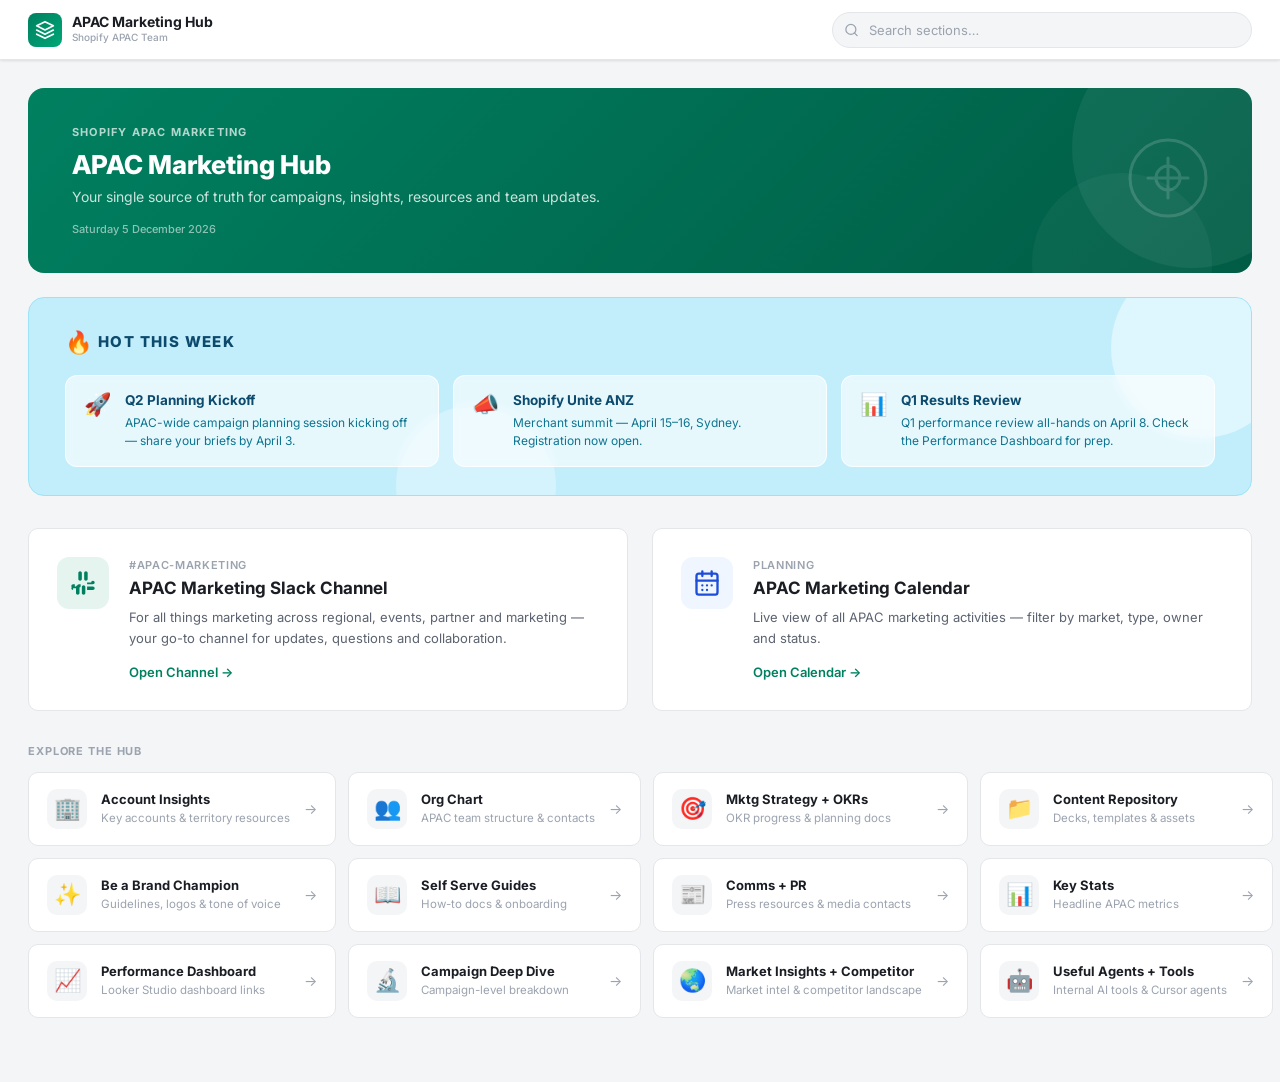
==== index.html @ 7105c034 "Improve APAC Marketing Calendar UX based on ANZ feedback - Native integration: iframe now loads from" ====
<!DOCTYPE html>
<html lang="en">
<head>
  <meta charset="UTF-8" />
  <meta name="viewport" content="width=device-width, initial-scale=1.0" />
  <title>APAC Marketing Hub</title>
  <link rel="preconnect" href="https://fonts.googleapis.com" />
  <link href="https://fonts.googleapis.com/css2?family=Inter:wght@400;500;600;700;800&display=swap" rel="stylesheet" />
  <link rel="stylesheet" href="styles.css" />
</head>
<body>

  <!-- HEADER -->
  <header>
    <div class="header-inner">
      <div class="logo-wrap" data-tab="home" style="cursor:pointer;">
        <div class="logo-icon">
          <svg width="20" height="20" viewBox="0 0 24 24" fill="none"><path d="M12 2L2 7l10 5 10-5-10-5zM2 17l10 5 10-5M2 12l10 5 10-5" stroke="white" stroke-width="2" stroke-linecap="round" stroke-linejoin="round"/></svg>
        </div>
        <div class="logo-text">
          <div class="title">APAC Marketing Hub</div>
          <div class="subtitle">Shopify APAC Team</div>
        </div>
      </div>

      <!-- Global search -->
      <div class="header-search-wrap" id="header-search-wrap">
        <svg class="header-search-icon" width="15" height="15" viewBox="0 0 24 24" fill="none"><circle cx="11" cy="11" r="8" stroke="currentColor" stroke-width="2"/><path d="m21 21-4.35-4.35" stroke="currentColor" stroke-width="2" stroke-linecap="round"/></svg>
        <input type="text" id="header-search" class="header-search-input" placeholder="Search sections…" autocomplete="off" />
        <div class="header-search-dropdown" id="header-search-dropdown" style="display:none;"></div>
      </div>
    </div>
  </header>

  <main>

    <!-- ═══════════════════════════════════════════════════════ HOME ══ -->
    <section id="home" class="tab-content active">

      <div class="welcome-banner">
        <div class="welcome-banner-text">
          <div class="welcome-eyebrow">Shopify APAC Marketing</div>
          <h1>APAC Marketing Hub</h1>
          <p>Your single source of truth for campaigns, insights, resources and team updates.</p>
          <div class="date" id="today-date"></div>
        </div>
        <div class="welcome-banner-icon">
          <svg width="80" height="80" viewBox="0 0 80 80" fill="none" opacity="0.15"><circle cx="40" cy="40" r="38" stroke="white" stroke-width="3"/><path d="M20 40h40M40 20v40" stroke="white" stroke-width="3" stroke-linecap="round"/><circle cx="40" cy="40" r="12" stroke="white" stroke-width="3"/></svg>
        </div>
      </div>

      <!-- 🔥 HOT THIS WEEK -->
      <div class="hot-banner">
        <div class="hot-banner-eyebrow"><span class="hot-fire">🔥</span> Hot this week</div>
        <div class="hot-items" id="hot-items">
          <!-- Rendered by JS from CONFIG.HOT_THIS_WEEK -->
        </div>
      </div>

      <!-- Quick links row: Slack + Org Chart -->
      <div class="home-cards">

        <a class="home-card home-card--slack" href="https://shopify.slack.com/channels/apac-marketing" target="_blank" rel="noopener" id="slack-channel-link">
          <div class="home-card-icon">
            <svg width="28" height="28" viewBox="0 0 24 24" fill="currentColor"><path d="M14.5 10c-.83 0-1.5-.67-1.5-1.5v-5c0-.83.67-1.5 1.5-1.5s1.5.67 1.5 1.5v5c0 .83-.67 1.5-1.5 1.5zm-5 0C8.67 10 8 9.33 8 8.5v-5C8 2.67 8.67 2 9.5 2S11 2.67 11 3.5v5C11 9.33 10.33 10 9.5 10zm9.5 1.5c0-.83.67-1.5 1.5-1.5s1.5.67 1.5 1.5S21.33 13 20.5 13h-5v-1.5h5zM10 14.5c0 .83-.67 1.5-1.5 1.5S7 15.33 7 14.5 7.67 13 8.5 13H10v1.5zm-5 0C5 15.33 4.33 16 3.5 16S2 15.33 2 14.5 2.67 13 3.5 13H5v1.5zm9 1v5c0 .83-.67 1.5-1.5 1.5S11 21.33 11 20.5v-5c0-.83.67-1.5 1.5-1.5s1.5.67 1.5 1.5zm-5 0v5C9 21.33 8.33 22 7.5 22S6 21.33 6 20.5v-5c0-.83.67-1.5 1.5-1.5S9 14.67 9 15.5zM15.5 15H20.5c.83 0 1.5.67 1.5 1.5S21.33 18 20.5 18H15.5V15zM3.5 18C2.67 18 2 17.33 2 16.5S2.67 15 3.5 15H8.5v1.5H3.5z"/></svg>
          </div>
          <div class="home-card-body">
            <div class="home-card-label">#apac-marketing</div>
            <div class="home-card-title">APAC Marketing Slack Channel</div>
            <div class="home-card-desc">For all things marketing across regional, events, partner and marketing — your go-to channel for updates, questions and collaboration.</div>
            <div class="home-card-cta">Open Channel →</div>
          </div>
        </a>

        <a class="home-card home-card--cal" href="#" data-tab="tactic-tracker">
          <div class="home-card-icon">
            <svg width="28" height="28" viewBox="0 0 24 24" fill="none" stroke="currentColor" stroke-width="2" stroke-linecap="round"><rect x="3" y="4" width="18" height="18" rx="2"/><path d="M16 2v4M8 2v4M3 10h18"/><path d="M8 14h.01M12 14h.01M16 14h.01M8 18h.01M12 18h.01"/></svg>
          </div>
          <div class="home-card-body">
            <div class="home-card-label">Planning</div>
            <div class="home-card-title">APAC Marketing Calendar</div>
            <div class="home-card-desc">Live view of all APAC marketing activities — filter by market, type, owner and status.</div>
            <div class="home-card-cta">Open Calendar →</div>
          </div>
        </a>

      </div>

      <!-- Section tab cards grid -->
      <div class="section-cards-label">Explore the hub</div>
      <div class="section-cards">

        <div class="section-card" data-tab="account-insights">
          <div class="section-card-emoji">🏢</div>
          <div class="section-card-text">
            <div class="section-card-title">Account Insights</div>
            <div class="section-card-desc">Key accounts &amp; territory resources</div>
          </div>
          <div class="section-card-arrow">→</div>
        </div>

        <div class="section-card" data-tab="org-chart">
          <div class="section-card-emoji">👥</div>
          <div class="section-card-text">
            <div class="section-card-title">Org Chart</div>
            <div class="section-card-desc">APAC team structure &amp; contacts</div>
          </div>
          <div class="section-card-arrow">→</div>
        </div>

        <div class="section-card" data-tab="hub-okrs">
          <div class="section-card-emoji">🎯</div>
          <div class="section-card-text">
            <div class="section-card-title">Mktg Strategy + OKRs</div>
            <div class="section-card-desc">OKR progress &amp; planning docs</div>
          </div>
          <div class="section-card-arrow">→</div>
        </div>

        <div class="section-card" data-tab="content-repo">
          <div class="section-card-emoji">📁</div>
          <div class="section-card-text">
            <div class="section-card-title">Content Repository</div>
            <div class="section-card-desc">Decks, templates &amp; assets</div>
          </div>
          <div class="section-card-arrow">→</div>
        </div>

        <div class="section-card" data-tab="brand-champion">
          <div class="section-card-emoji">✨</div>
          <div class="section-card-text">
            <div class="section-card-title">Be a Brand Champion</div>
            <div class="section-card-desc">Guidelines, logos &amp; tone of voice</div>
          </div>
          <div class="section-card-arrow">→</div>
        </div>

        <div class="section-card" data-tab="self-serve">
          <div class="section-card-emoji">📖</div>
          <div class="section-card-text">
            <div class="section-card-title">Self Serve Guides</div>
            <div class="section-card-desc">How-to docs &amp; onboarding</div>
          </div>
          <div class="section-card-arrow">→</div>
        </div>

        <div class="section-card" data-tab="comms-pr">
          <div class="section-card-emoji">📰</div>
          <div class="section-card-text">
            <div class="section-card-title">Comms + PR</div>
            <div class="section-card-desc">Press resources &amp; media contacts</div>
          </div>
          <div class="section-card-arrow">→</div>
        </div>

        <div class="section-card" data-tab="key-stats">
          <div class="section-card-emoji">📊</div>
          <div class="section-card-text">
            <div class="section-card-title">Key Stats</div>
            <div class="section-card-desc">Headline APAC metrics</div>
          </div>
          <div class="section-card-arrow">→</div>
        </div>

        <div class="section-card" data-tab="performance-dashboard">
          <div class="section-card-emoji">📈</div>
          <div class="section-card-text">
            <div class="section-card-title">Performance Dashboard</div>
            <div class="section-card-desc">Looker Studio dashboard links</div>
          </div>
          <div class="section-card-arrow">→</div>
        </div>

        <div class="section-card" data-tab="campaign-deep-dive">
          <div class="section-card-emoji">🔬</div>
          <div class="section-card-text">
            <div class="section-card-title">Campaign Deep Dive</div>
            <div class="section-card-desc">Campaign-level breakdown</div>
          </div>
          <div class="section-card-arrow">→</div>
        </div>

        <div class="section-card" data-tab="mkt-insights">
          <div class="section-card-emoji">🌏</div>
          <div class="section-card-text">
            <div class="section-card-title">Market Insights + Competitor</div>
            <div class="section-card-desc">Market intel &amp; competitor landscape</div>
          </div>
          <div class="section-card-arrow">→</div>
        </div>

        <div class="section-card" data-tab="ai-tools">
          <div class="section-card-emoji">🤖</div>
          <div class="section-card-text">
            <div class="section-card-title">Useful Agents + Tools</div>
            <div class="section-card-desc">Internal AI tools &amp; Cursor agents</div>
          </div>
          <div class="section-card-arrow">→</div>
        </div>

      </div>
    </section>

    <!-- ══════════════════════════════════════════════════ KEY STATS ══ -->
    <section id="key-stats" class="tab-content">
      <div class="page-header">
        <h1>Key Stats</h1>
        <p>APAC marketing headline metrics.</p>
      </div>
      <div class="grid-4" id="key-stats-grid" style="margin-bottom: 28px;">
        <div class="loading" style="grid-column: 1/-1;">Loading stats…</div>
      </div>
      <div class="section-header"><h2>Performance Dashboard</h2><a data-tab="performance-dashboard" href="#">View dashboard links →</a></div>
      <div class="embed-placeholder" id="stats-dashboard-embed">
        <div style="font-size: 32px;">📊</div>
        <p>Add your Looker Studio embed URL to <code>config.js</code> → <code>DASHBOARDS.keyStats</code></p>
      </div>
    </section>

    <!-- ══════════════════════════════════════════ PERFORMANCE DASHBOARD ══ -->
    <section id="performance-dashboard" class="tab-content">
      <div class="page-header">
        <h1>Performance Dashboard</h1>
        <p>Live metrics from Looker Studio — update the embed URL in <code>config.js</code>.</p>
      </div>
      <div id="perf-dashboard-embed" class="embed-placeholder">
        <div style="font-size: 32px;">📈</div>
        <p>Add your Looker Studio embed URL to <code>config.js</code> → <code>DASHBOARDS.performance</code></p>
        <a class="btn-primary" id="perf-dashboard-link" href="#" target="_blank" style="margin-top: 12px;">Open in Looker Studio</a>
      </div>
    </section>

    <!-- ════════════════════════════════════════════ CAMPAIGN DEEP DIVE ══ -->
    <section id="campaign-deep-dive" class="tab-content">
      <div class="page-header">
        <h1>Campaign Deep Dive</h1>
        <p>Campaign-level breakdown across APAC.</p>
      </div>
      <div id="campaigns-table">
        <div class="loading">Loading campaigns…</div>
      </div>
    </section>

    <!-- ═══════════════════════════════ MARKET INSIGHTS + COMPETITOR ══ -->
    <section id="mkt-insights" class="tab-content">
      <div class="page-header">
        <h1>Market Insights + Competitor</h1>
        <p>Intel, research and competitive landscape.</p>
      </div>
      <div class="grid-auto" id="competitive-grid">
        <div class="loading">Loading…</div>
      </div>
    </section>

    <!-- ════════════════════════════════════════════ ACCOUNT INSIGHTS ══ -->
    <section id="account-insights" class="tab-content">
      <div class="page-header">
        <h1>Account Insights</h1>
        <p>Key accounts and territory resources.</p>
      </div>
      <div class="grid-auto" id="account-links">
        <div class="loading">Loading…</div>
      </div>
    </section>

    <!-- ══════════════════════════════════════════════════ CALENDAR ══ -->
    <section id="tactic-tracker" class="tab-content" style="padding:0;flex-direction:column;">

      <!-- Tracker header bar -->
      <div style="display:flex;align-items:center;justify-content:space-between;gap:12px;padding:10px 24px;background:#fff;border-bottom:1px solid #e5e7eb;flex-shrink:0;">
        <div style="display:flex;align-items:center;gap:8px;">
          <svg width="15" height="15" viewBox="0 0 24 24" fill="none" stroke="#6b7280" stroke-width="2" stroke-linecap="round"><rect x="3" y="4" width="18" height="18" rx="2"/><path d="M16 2v4M8 2v4M3 10h18"/></svg>
          <span style="font-size:13px;font-weight:600;color:#374151;">APAC Marketing Tracker</span>
          <span style="font-size:12px;color:#9ca3af;">— refreshed every Friday</span>
        </div>
        <a href="tracker/" target="_blank" rel="noopener"
          style="display:inline-flex;align-items:center;gap:5px;font-size:12px;font-weight:500;color:#0a6b3a;text-decoration:none;padding:5px 10px;border:1px solid #d1d5db;border-radius:6px;background:#f9fafb;transition:all 0.15s;"
          onmouseover="this.style.borderColor='#0a6b3a';this.style.background='#f0faf4'" onmouseout="this.style.borderColor='#d1d5db';this.style.background='#f9fafb'">
          Open in full screen
          <svg width="11" height="11" viewBox="0 0 24 24" fill="none" stroke="currentColor" stroke-width="2.5" stroke-linecap="round"><path d="M7 17L17 7M17 7H7M17 7v10"/></svg>
        </a>
      </div>

      <!-- Fallback bar (shown if iframe is blocked) -->
      <div id="tracker-fallback" style="display:none;align-items:center;justify-content:space-between;gap:16px;padding:16px 28px;background:#f9fafb;border-bottom:1px solid #e5e7eb;">
        <p style="margin:0;font-size:13px;color:#6b7280;">The tracker couldn't load inline — open it directly instead.</p>
        <a href="tracker/" target="_blank" rel="noopener" class="btn-primary" style="white-space:nowrap;">
          Open APAC Marketing Tracker ↗
        </a>
      </div>

      <!-- Embedded tracker — src is set lazily by app.js when this tab opens -->
      <iframe
        id="tracker-iframe"
        data-src="tracker/"
        title="APAC Marketing Tracker"
        style="flex:1;width:100%;border:none;min-height:calc(100vh - 52px);"
        allow="same-origin"
      ></iframe>
    </section>

    <!-- ══════════════════════════════════════════ MKTG STRATEGY + OKRs ══ -->
    <section id="hub-okrs" class="tab-content">
      <div class="page-header">
        <h1>Mktg Strategy + OKRs</h1>
        <p>OKR progress, planning docs and marketing tracking.</p>
      </div>
      <div class="doc-tile-grid" id="okrs-grid">
        <div class="loading">Loading…</div>
      </div>
    </section>

    <!-- ════════════════════════════════════════════ CONTENT REPOSITORY ══ -->
    <section id="content-repo" class="tab-content">
      <div class="page-header">
        <h1>Content Repository</h1>
        <p>Decks, templates, logos and campaign assets.</p>
      </div>

      <div class="filter-bar" style="margin-bottom: 20px;">
        <input type="text" id="assets-search" placeholder="Search assets…" class="search-input" />
        <select id="assets-type-filter" class="filter-select">
          <option value="">All types</option>
          <option value="deck">Deck</option>
          <option value="template">Template</option>
          <option value="logo">Logo</option>
          <option value="brief">Brief</option>
          <option value="report">Report</option>
        </select>
      </div>

      <div class="grid-auto" id="assets-grid">
        <div class="loading">Loading assets…</div>
      </div>
    </section>

    <!-- ══════════════════════════════════════════ SELF-SERVE GUIDES ══ -->
    <section id="self-serve" class="tab-content">
      <div class="page-header">
        <h1>Self-Serve Guides</h1>
        <p>How-to docs, onboarding resources and team processes.</p>
      </div>
      <div class="grid-auto" id="guides-grid">
        <div class="loading">Loading…</div>
      </div>
    </section>

    <!-- ══════════════════════════════════════════════════ COMMS + PR ══ -->
    <section id="comms-pr" class="tab-content">
      <div class="page-header">
        <h1>Comms + PR</h1>
        <p>Press resources, media contacts and comms briefs.</p>
      </div>
      <div class="grid-auto" id="comms-grid">
        <div class="loading">Loading…</div>
      </div>
    </section>

    <!-- ══════════════════════════════════════════ AGENTS + TOOLS ══ -->
    <section id="ai-tools" class="tab-content">
      <div class="page-header">
        <h1>Useful Agents + Tools</h1>
        <p>Internal AI tools, Cursor agents and Shopify resources.</p>
      </div>

      <div class="ai-hero">
        <div>
          <h2>AI-Powered Marketing</h2>
          <p>Leverage Shopify's AI tools and internal agents to move faster and smarter.</p>
        </div>
      </div>

      <div class="grid-auto" id="ai-tools-grid" style="margin-top: 24px;">
        <div class="loading">Loading…</div>
      </div>
    </section>

    <!-- ══════════════════════════════════════ BRAND CHAMPION ══ -->
    <section id="brand-champion" class="tab-content">
      <div class="page-header">
        <h1>Be a Brand Champion</h1>
        <p>Brand guidelines, tone of voice, logo downloads and approval contacts.</p>
      </div>

      <div class="brand-hero">
        <div class="brand-hero-text">
          <h2>Own the Shopify brand in APAC</h2>
          <p>Everything you need to show up consistently and confidently — from logo usage to tone of voice.</p>
        </div>
        <div class="brand-hero-badge">🏆</div>
      </div>

      <div class="grid-auto" id="brand-grid" style="margin-top: 24px;">
        <div class="loading">Loading…</div>
      </div>
    </section>

    <!-- ══════════════════════════════════════════════ ORG CHART ══ -->
    <section id="org-chart" class="tab-content">
      <div class="org-page-header">
        <div class="org-page-eyebrow">Shopify APAC Marketing</div>
        <h1 class="org-page-title">Meet the Team</h1>
        <p class="org-page-sub">Click any name to view their Vault profile · Click a Slack handle to message them</p>
      </div>
      <div class="org-wrap" id="org-grid">
        <div class="loading">Loading team…</div>
      </div>
    </section>

  </main>

  <script src="config.js"></script>
  <script src="app.js"></script>
</body>
</html>
---- styles.css ----
*, *::before, *::after { box-sizing: border-box; margin: 0; padding: 0; }

:root {
  --bg: #F4F5F7;
  --surface: #FFFFFF;
  --border: #E4E6EA;
  --border-hover: #C1C7D0;
  --text-primary: #1A1D23;
  --text-secondary: #5C6370;
  --text-muted: #9BA3AF;
  --green: #008060;
  --green-light: #E6F4F0;
  --green-dark: #005C45;
  --green-mid: #00A676;
  --shadow-sm: 0 1px 3px rgba(0,0,0,0.07), 0 1px 2px rgba(0,0,0,0.04);
  --shadow-md: 0 4px 16px rgba(0,0,0,0.10), 0 2px 6px rgba(0,0,0,0.06);
  --shadow-lg: 0 10px 40px rgba(0,0,0,0.12);
  --radius: 10px;
  --radius-sm: 6px;
  --radius-lg: 16px;
  --header-height: 60px;
}

body {
  font-family: 'Inter', -apple-system, BlinkMacSystemFont, 'Segoe UI', sans-serif;
  background: var(--bg);
  color: var(--text-primary);
  min-height: 100vh;
  -webkit-font-smoothing: antialiased;
  line-height: 1.5;
}

/* ── HEADER ─────────────────────────────────────────── */
header {
  background: var(--surface);
  border-bottom: 1px solid var(--border);
  height: var(--header-height);
  position: sticky;
  top: 0;
  z-index: 200;
  box-shadow: var(--shadow-sm);
}

.header-inner {
  max-width: 1440px;
  margin: 0 auto;
  padding: 0 28px;
  height: 100%;
  display: flex;
  align-items: center;
  gap: 24px;
}

/* ── HEADER SEARCH ───────────────────────────────────── */
.header-search-wrap {
  position: relative;
  flex: 1;
  max-width: 420px;
  margin-left: auto;
}

.header-search-icon {
  position: absolute;
  left: 12px;
  top: 50%;
  transform: translateY(-50%);
  color: var(--text-muted);
  pointer-events: none;
}

.header-search-input {
  width: 100%;
  height: 36px;
  padding: 0 14px 0 36px;
  border: 1.5px solid var(--border);
  border-radius: 20px;
  font-size: 13px;
  font-family: inherit;
  color: var(--text-primary);
  background: var(--bg);
  outline: none;
  transition: border-color 0.15s, box-shadow 0.15s;
  box-sizing: border-box;
}

.header-search-input:focus {
  border-color: var(--green);
  box-shadow: 0 0 0 3px rgba(0,128,96,0.10);
  background: #fff;
}

.header-search-input::placeholder { color: var(--text-muted); }

.header-search-dropdown {
  position: absolute;
  top: calc(100% + 6px);
  left: 0;
  right: 0;
  background: #fff;
  border: 1px solid var(--border);
  border-radius: var(--radius);
  box-shadow: var(--shadow-md);
  z-index: 500;
  overflow: hidden;
  max-height: 360px;
  overflow-y: auto;
}

.search-result {
  display: flex;
  align-items: center;
  gap: 12px;
  padding: 10px 14px;
  cursor: pointer;
  transition: background 0.1s;
}

.search-result:hover { background: var(--bg); }

.search-result-icon {
  font-size: 18px;
  flex-shrink: 0;
  width: 32px;
  height: 32px;
  display: flex;
  align-items: center;
  justify-content: center;
  background: var(--bg);
  border-radius: 8px;
}

.search-result-title {
  font-size: 13px;
  font-weight: 600;
  color: var(--text-primary);
}

.search-result-group {
  font-size: 11px;
  color: var(--text-muted);
  margin-top: 1px;
}

.search-no-results {
  padding: 16px 14px;
  font-size: 13px;
  color: var(--text-muted);
  text-align: center;
}

.logo-wrap {
  display: flex;
  align-items: center;
  gap: 10px;
  flex-shrink: 0;
  text-decoration: none;
}

.logo-icon {
  width: 34px;
  height: 34px;
  background: linear-gradient(135deg, #008060, #00A676);
  border-radius: 8px;
  display: flex;
  align-items: center;
  justify-content: center;
  flex-shrink: 0;
}

.logo-text .title {
  font-size: 14px;
  font-weight: 700;
  color: var(--text-primary);
  line-height: 1.2;
}

.logo-text .subtitle {
  font-size: 10px;
  color: var(--text-muted);
  font-weight: 500;
}

/* ── NAV (dropdown groups used by hub-index) ─────────── */
.nav-group { position: relative; flex-shrink: 0; }

.nav-group-btn {
  display: flex;
  align-items: center;
  gap: 5px;
  padding: 6px 12px;
  border-radius: var(--radius-sm);
  font-size: 13px;
  font-weight: 500;
  color: var(--text-secondary);
  background: none;
  border: none;
  cursor: pointer;
  transition: background 0.12s, color 0.12s;
  white-space: nowrap;
  font-family: inherit;
}

.nav-group-btn:hover { background: var(--bg); color: var(--text-primary); }
.nav-group-btn.active { background: var(--green-light); color: var(--green); font-weight: 600; }

.nav-dropdown {
  position: absolute;
  top: calc(100% + 6px);
  left: 0;
  background: var(--surface);
  border: 1px solid var(--border);
  border-radius: var(--radius);
  box-shadow: var(--shadow-md);
  min-width: 230px;
  padding: 6px;
  display: none;
  z-index: 300;
}

.nav-group:hover .nav-dropdown,
.nav-group.open .nav-dropdown { display: block; }

.nav-dropdown a {
  display: block;
  padding: 8px 12px;
  font-size: 13px;
  color: var(--text-secondary);
  text-decoration: none;
  border-radius: var(--radius-sm);
  transition: background 0.1s, color 0.1s;
  font-weight: 500;
}

.nav-dropdown a:hover { background: var(--bg); color: var(--text-primary); }
.nav-dropdown a.active { background: var(--green-light); color: var(--green); }

/* ── HOME CARDS ─────────────────────────────────────────── */
.home-cards {
  display: grid;
  grid-template-columns: 1fr 1fr;
  gap: 24px;
  margin-top: 32px;
}

.home-card {
  display: flex;
  gap: 20px;
  align-items: flex-start;
  background: var(--surface);
  border: 1.5px solid var(--border);
  border-radius: var(--radius);
  padding: 28px 28px;
  text-decoration: none;
  color: inherit;
  transition: border-color 0.15s, box-shadow 0.15s, transform 0.12s;
  cursor: pointer;
}

.home-card:hover {
  border-color: var(--green);
  box-shadow: 0 4px 16px rgba(0,128,96,0.10);
  transform: translateY(-2px);
}

.home-card-icon {
  width: 52px;
  height: 52px;
  border-radius: 12px;
  display: flex;
  align-items: center;
  justify-content: center;
  flex-shrink: 0;
}

.home-card--slack .home-card-icon {
  background: var(--green-light);
  color: var(--green);
}

.home-card--org .home-card-icon {
  background: #EFF6FF;
  color: #1E40AF;
}

.home-card--cal .home-card-icon {
  background: #EFF6FF;
  color: #1D4ED8;
}

.home-card-label {
  font-size: 11px;
  font-weight: 600;
  color: var(--text-muted);
  text-transform: uppercase;
  letter-spacing: 0.06em;
  margin-bottom: 4px;
}

.home-card-title {
  font-size: 17px;
  font-weight: 700;
  color: var(--text-primary);
  margin-bottom: 8px;
  line-height: 1.3;
}

.home-card-desc {
  font-size: 13px;
  color: var(--text-secondary);
  line-height: 1.6;
  margin-bottom: 14px;
}

.home-card-cta {
  font-size: 13px;
  font-weight: 600;
  color: var(--green);
}

@media (max-width: 680px) {
  .home-cards { grid-template-columns: 1fr; }
}

/* ── SECTION CARDS GRID ─────────────────────────────────── */
.section-cards-label {
  font-size: 11px;
  font-weight: 700;
  color: var(--text-muted);
  text-transform: uppercase;
  letter-spacing: 0.08em;
  margin: 32px 0 12px;
}

.section-cards {
  display: grid;
  grid-template-columns: repeat(4, 1fr);
  gap: 12px;
}

.section-card {
  display: flex;
  align-items: center;
  gap: 14px;
  background: var(--surface);
  border: 1.5px solid var(--border);
  border-radius: var(--radius);
  padding: 16px 18px;
  cursor: pointer;
  transition: border-color 0.15s, box-shadow 0.15s, transform 0.12s;
  user-select: none;
  text-decoration: none;
  color: inherit;
}

.section-card:hover {
  border-color: var(--green);
  box-shadow: 0 4px 14px rgba(0,128,96,0.09);
  transform: translateY(-2px);
}

.section-card-emoji {
  font-size: 22px;
  flex-shrink: 0;
  width: 40px;
  height: 40px;
  display: flex;
  align-items: center;
  justify-content: center;
  background: var(--bg);
  border-radius: 10px;
}

.section-card-text { flex: 1; min-width: 0; }

.section-card-title {
  font-size: 13px;
  font-weight: 700;
  color: var(--text-primary);
  line-height: 1.3;
  white-space: nowrap;
  overflow: hidden;
  text-overflow: ellipsis;
}

.section-card-desc {
  font-size: 11.5px;
  color: var(--text-muted);
  margin-top: 2px;
  white-space: nowrap;
  overflow: hidden;
  text-overflow: ellipsis;
}

.section-card-arrow {
  font-size: 14px;
  color: var(--text-muted);
  flex-shrink: 0;
  transition: color 0.12s, transform 0.12s;
}

.section-card:hover .section-card-arrow {
  color: var(--green);
  transform: translateX(3px);
}

@media (max-width: 1100px) {
  .section-cards { grid-template-columns: repeat(3, 1fr); }
}

@media (max-width: 720px) {
  .section-cards { grid-template-columns: repeat(2, 1fr); }
}

@media (max-width: 480px) {
  .section-cards { grid-template-columns: 1fr; }
  .section-card-title { white-space: normal; }
  .section-card-desc { white-space: normal; }
}

/* ── MAIN ────────────────────────────────────────────── */
main {
  max-width: 1440px;
  margin: 0 auto;
  padding: 28px 28px 64px;
}

.tab-content { display: none !important; animation: fadeIn 0.18s ease; }
.tab-content.active { display: block !important; }
#tactic-tracker.active { display: flex !important; }

@keyframes fadeIn { from { opacity: 0; transform: translateY(4px); } to { opacity: 1; transform: translateY(0); } }

/* ── PAGE HEADER ─────────────────────────────────────── */
.page-header { margin-bottom: 24px; }
.page-header h1 { font-size: 22px; font-weight: 800; color: var(--text-primary); }
.page-header p { font-size: 13px; color: var(--text-secondary); margin-top: 4px; }
.page-header p code { font-family: monospace; font-size: 11px; background: var(--green-light); color: var(--green); padding: 1px 5px; border-radius: 3px; }

/* ── SECTION HEADER ──────────────────────────────────── */
.section-header {
  display: flex;
  align-items: center;
  justify-content: space-between;
  margin-bottom: 14px;
}

.section-header h2 {
  font-size: 15px;
  font-weight: 700;
  color: var(--text-primary);
  display: flex;
  align-items: center;
  gap: 8px;
}

.section-icon {
  width: 24px;
  height: 24px;
  border-radius: 6px;
  display: inline-flex;
  align-items: center;
  justify-content: center;
  font-size: 12px;
  flex-shrink: 0;
}

.section-header a {
  font-size: 12px;
  color: var(--green);
  text-decoration: none;
  font-weight: 600;
}
.section-header a:hover { text-decoration: underline; }

/* ── WELCOME BANNER ──────────────────────────────────── */
.welcome-banner {
  background: linear-gradient(135deg, #008060 0%, #005C45 100%);
  border-radius: var(--radius-lg);
  padding: 36px 44px;
  color: white;
  margin-bottom: 24px;
  display: flex;
  align-items: center;
  justify-content: space-between;
  overflow: hidden;
  position: relative;
}

.welcome-banner::before {
  content: '';
  position: absolute;
  right: -60px;
  top: -60px;
  width: 240px;
  height: 240px;
  background: rgba(255,255,255,0.06);
  border-radius: 50%;
}

.welcome-banner::after {
  content: '';
  position: absolute;
  right: 40px;
  bottom: -80px;
  width: 180px;
  height: 180px;
  background: rgba(255,255,255,0.04);
  border-radius: 50%;
}

.welcome-eyebrow {
  font-size: 11px;
  font-weight: 700;
  letter-spacing: 1.2px;
  text-transform: uppercase;
  opacity: 0.7;
  margin-bottom: 8px;
}

.welcome-banner h1 {
  font-size: 26px;
  font-weight: 800;
  line-height: 1.2;
  margin-bottom: 6px;
}

.welcome-banner p { font-size: 14px; opacity: 0.8; }

.welcome-banner .date {
  font-size: 11px;
  opacity: 0.55;
  margin-top: 14px;
  font-weight: 500;
}

.welcome-banner-icon { flex-shrink: 0; position: relative; z-index: 1; }

/* ── HOT THIS WEEK BANNER ───────────────────────────── */
.hot-banner {
  background: #C2EEFB;
  border-radius: var(--radius-lg);
  padding: 28px 36px;
  margin-bottom: 24px;
  position: relative;
  overflow: hidden;
  border: 1.5px solid #9DE3F7;
}

.hot-banner::before {
  content: '';
  position: absolute;
  right: -40px;
  top: -40px;
  width: 180px;
  height: 180px;
  background: rgba(255,255,255,0.45);
  border-radius: 50%;
}

.hot-banner::after {
  content: '';
  position: absolute;
  left: 30%;
  bottom: -70px;
  width: 160px;
  height: 160px;
  background: rgba(255,255,255,0.30);
  border-radius: 50%;
}

.hot-banner-eyebrow {
  font-size: 15px;
  font-weight: 800;
  letter-spacing: 1.4px;
  text-transform: uppercase;
  color: #0C4A6E;
  margin-bottom: 16px;
  display: flex;
  align-items: center;
  gap: 6px;
}

.hot-banner-eyebrow .hot-fire {
  font-size: 22px;
  letter-spacing: 0;
}

.hot-items {
  display: grid;
  grid-template-columns: repeat(3, 1fr);
  gap: 14px;
  position: relative;
  z-index: 1;
}

.hot-item {
  background: rgba(255,255,255,0.60);
  border: 1px solid rgba(255,255,255,0.80);
  border-radius: 12px;
  padding: 16px 18px;
  display: flex;
  gap: 14px;
  align-items: flex-start;
  cursor: default;
  transition: background 0.15s, transform 0.12s;
  backdrop-filter: blur(4px);
}

.hot-item.hot-item--linked {
  cursor: pointer;
  text-decoration: none;
  color: inherit;
}

.hot-item.hot-item--linked:hover {
  background: rgba(255,255,255,0.85);
  transform: translateY(-2px);
}

.hot-item-emoji {
  font-size: 22px;
  flex-shrink: 0;
  line-height: 1;
  margin-top: 1px;
}

.hot-item-title {
  font-size: 13.5px;
  font-weight: 700;
  color: #0C4A6E;
  line-height: 1.3;
  margin-bottom: 4px;
}

.hot-item-desc {
  font-size: 12px;
  color: #0E7490;
  line-height: 1.5;
}

@media (max-width: 860px) {
  .hot-items { grid-template-columns: 1fr; }
  .hot-banner { padding: 24px 22px; }
}

/* ── QUICK NAV CARDS ─────────────────────────────────── */
.quick-nav-card {
  background: var(--surface);
  border: 1px solid var(--border);
  border-radius: var(--radius);
  padding: 18px 20px;
  display: flex;
  align-items: center;
  gap: 12px;
  cursor: pointer;
  transition: all 0.15s;
  box-shadow: var(--shadow-sm);
}

.quick-nav-card:hover {
  border-color: var(--green);
  box-shadow: var(--shadow-md);
  transform: translateY(-1px);
}

.quick-nav-icon {
  width: 38px;
  height: 38px;
  border-radius: 9px;
  display: flex;
  align-items: center;
  justify-content: center;
  font-size: 18px;
  flex-shrink: 0;
}

.quick-nav-label {
  font-size: 13px;
  font-weight: 600;
  color: var(--text-primary);
}

/* ── GRID LAYOUTS ────────────────────────────────────── */
.grid-2 { display: grid; grid-template-columns: 1fr 1fr; gap: 20px; }
.grid-3 { display: grid; grid-template-columns: repeat(3, 1fr); gap: 16px; }
.grid-4 { display: grid; grid-template-columns: repeat(4, 1fr); gap: 14px; }
.grid-auto { display: grid; grid-template-columns: repeat(auto-fill, minmax(280px, 1fr)); gap: 14px; }

/* ── CARDS ───────────────────────────────────────────── */
.card {
  background: var(--surface);
  border: 1px solid var(--border);
  border-radius: var(--radius);
  padding: 18px 20px;
  box-shadow: var(--shadow-sm);
  transition: box-shadow 0.15s, border-color 0.15s;
}

.card:hover { box-shadow: var(--shadow-md); border-color: var(--border-hover); }

.card-title {
  font-size: 14px;
  font-weight: 600;
  color: var(--text-primary);
}

.card-subtitle {
  font-size: 12px;
  color: var(--text-secondary);
  margin-top: 3px;
}

.card-body {
  font-size: 13px;
  color: var(--text-secondary);
  line-height: 1.6;
  margin-top: 8px;
}

/* ── LINK CARDS ──────────────────────────────────────── */
.link-card {
  background: var(--surface);
  border: 1px solid var(--border);
  border-radius: var(--radius);
  padding: 14px 18px;
  display: flex;
  align-items: center;
  gap: 14px;
  text-decoration: none;
  color: inherit;
  box-shadow: var(--shadow-sm);
  transition: all 0.15s;
}

.link-card:hover {
  box-shadow: var(--shadow-md);
  border-color: var(--green);
  transform: translateY(-1px);
}

.link-card-icon {
  width: 38px;
  height: 38px;
  border-radius: 9px;
  display: flex;
  align-items: center;
  justify-content: center;
  font-size: 18px;
  flex-shrink: 0;
}

.link-card-text .title {
  font-size: 13px;
  font-weight: 600;
  color: var(--text-primary);
  line-height: 1.3;
}

.link-card-text .desc {
  font-size: 11px;
  color: var(--text-muted);
  margin-top: 3px;
  line-height: 1.4;
}

.link-card-arrow {
  margin-left: auto;
  flex-shrink: 0;
  color: var(--text-muted);
  font-size: 14px;
  transition: transform 0.15s;
}

.link-card:hover .link-card-arrow { transform: translateX(3px); color: var(--green); }

/* ── METRIC CARDS ────────────────────────────────────── */
.metric-card {
  background: var(--surface);
  border: 1px solid var(--border);
  border-radius: var(--radius);
  padding: 20px;
  box-shadow: var(--shadow-sm);
  transition: box-shadow 0.15s;
}

.metric-card:hover { box-shadow: var(--shadow-md); }

.metric-label {
  font-size: 11px;
  font-weight: 700;
  color: var(--text-muted);
  text-transform: uppercase;
  letter-spacing: 0.6px;
}

.metric-value {
  font-size: 30px;
  font-weight: 800;
  color: var(--text-primary);
  margin-top: 6px;
  line-height: 1;
}

.metric-delta {
  font-size: 12px;
  font-weight: 600;
  margin-top: 8px;
  display: flex;
  align-items: center;
  gap: 3px;
}

.metric-delta.up { color: #008060; }
.metric-delta.down { color: #D82C0D; }
.metric-delta.neutral { color: var(--text-muted); }

/* ── ANNOUNCEMENT / FEED ─────────────────────────────── */
.feed-list { display: flex; flex-direction: column; gap: 10px; }

.announcement-card {
  background: var(--surface);
  border: 1px solid var(--border);
  border-radius: var(--radius);
  padding: 14px 18px;
  box-shadow: var(--shadow-sm);
  display: flex;
  flex-direction: column;
  gap: 8px;
  transition: box-shadow 0.15s;
}

.announcement-card:hover { box-shadow: var(--shadow-md); }

.announcement-meta {
  display: flex;
  align-items: center;
  gap: 8px;
  font-size: 12px;
  color: var(--text-muted);
}

.announcement-avatar {
  width: 26px;
  height: 26px;
  border-radius: 50%;
  background: linear-gradient(135deg, #008060, #00A676);
  color: white;
  display: flex;
  align-items: center;
  justify-content: center;
  font-size: 10px;
  font-weight: 700;
  flex-shrink: 0;
}

.announcement-author { font-weight: 700; color: var(--text-secondary); }

.announcement-text {
  font-size: 13px;
  color: var(--text-primary);
  line-height: 1.65;
}

.announcement-link {
  font-size: 12px;
  color: var(--green);
  text-decoration: none;
  font-weight: 600;
  align-self: flex-start;
}

.announcement-link:hover { text-decoration: underline; }

/* ── PLACEHOLDER ─────────────────────────────────────── */
.placeholder-card {
  background: var(--surface);
  border: 2px dashed var(--border);
  border-radius: var(--radius);
  padding: 36px 24px;
  text-align: center;
  color: var(--text-muted);
}

.placeholder-card .ph-icon { font-size: 36px; margin-bottom: 10px; }
.placeholder-card p { font-size: 13px; line-height: 1.6; }
.placeholder-card code {
  display: inline-block;
  margin-top: 8px;
  font-family: monospace;
  font-size: 11px;
  color: var(--green);
  background: var(--green-light);
  padding: 3px 8px;
  border-radius: 4px;
}

/* ── TACTIC TRACKER HERO ─────────────────────────────── */
.tracker-hero {
  background: linear-gradient(135deg, #1a1d23 0%, #2d3748 100%);
  border-radius: var(--radius-lg);
  padding: 36px 44px;
  color: white;
  margin-bottom: 24px;
  display: flex;
  align-items: center;
  justify-content: space-between;
  gap: 24px;
}

.tracker-hero h2 { font-size: 20px; font-weight: 700; margin-bottom: 6px; }
.tracker-hero p { font-size: 13px; opacity: 0.7; }

/* ── AI HERO ─────────────────────────────────────────── */
.ai-hero {
  background: linear-gradient(135deg, #1a1a2e 0%, #16213e 100%);
  border-radius: var(--radius-lg);
  padding: 32px 44px;
  color: white;
  display: flex;
  align-items: center;
  justify-content: space-between;
  gap: 24px;
}

.ai-hero h2 { font-size: 18px; font-weight: 700; margin-bottom: 6px; }
.ai-hero p { font-size: 13px; opacity: 0.7; }

/* ── BRAND HERO ──────────────────────────────────────── */
.brand-hero {
  background: linear-gradient(135deg, #008060 0%, #005C45 60%, #003d2d 100%);
  border-radius: var(--radius-lg);
  padding: 32px 44px;
  color: white;
  display: flex;
  align-items: center;
  justify-content: space-between;
  gap: 24px;
}

.brand-hero h2 { font-size: 18px; font-weight: 700; margin-bottom: 6px; }
.brand-hero p { font-size: 13px; opacity: 0.8; }
.brand-hero-badge { font-size: 48px; flex-shrink: 0; }

/* ── BUTTONS ─────────────────────────────────────────── */
.btn-primary {
  background: var(--green);
  color: white;
  border: none;
  border-radius: var(--radius-sm);
  padding: 10px 20px;
  font-size: 13px;
  font-weight: 600;
  cursor: pointer;
  text-decoration: none;
  display: inline-flex;
  align-items: center;
  gap: 6px;
  font-family: inherit;
  transition: background 0.12s;
  white-space: nowrap;
}

.btn-primary:hover { background: var(--green-dark); }

.btn-primary.btn-light {
  background: white;
  color: #1a1d23;
}

.btn-primary.btn-light:hover { background: #F4F5F7; }

/* ── EMBED PLACEHOLDER ───────────────────────────────── */
.embed-placeholder {
  background: var(--surface);
  border: 1px solid var(--border);
  border-radius: var(--radius);
  height: 480px;
  display: flex;
  flex-direction: column;
  align-items: center;
  justify-content: center;
  color: var(--text-muted);
  gap: 10px;
  text-align: center;
  padding: 24px;
}

.embed-placeholder p { font-size: 13px; }
.embed-placeholder p code {
  font-family: monospace;
  font-size: 11px;
  background: var(--green-light);
  color: var(--green);
  padding: 2px 6px;
  border-radius: 3px;
}

iframe.dashboard-embed {
  width: 100%;
  height: 600px;
  border: none;
  border-radius: var(--radius);
  box-shadow: var(--shadow-sm);
}

/* ── FILTER BAR ──────────────────────────────────────── */
.filter-bar {
  display: flex;
  gap: 10px;
  align-items: center;
  flex-wrap: wrap;
}

.search-input {
  flex: 1;
  min-width: 200px;
  padding: 8px 14px;
  border: 1px solid var(--border);
  border-radius: var(--radius-sm);
  font-size: 13px;
  font-family: inherit;
  color: var(--text-primary);
  background: var(--surface);
  outline: none;
  transition: border-color 0.15s;
}

.search-input:focus { border-color: var(--green); }
.search-input::placeholder { color: var(--text-muted); }

.filter-select {
  padding: 8px 30px 8px 12px;
  border: 1px solid var(--border);
  border-radius: var(--radius-sm);
  font-size: 13px;
  font-family: inherit;
  color: var(--text-secondary);
  background: var(--surface);
  outline: none;
  cursor: pointer;
  appearance: none;
  background-image: url("data:image/svg+xml,%3Csvg xmlns='http://www.w3.org/2000/svg' width='10' height='6' viewBox='0 0 10 6'%3E%3Cpath d='M1 1l4 4 4-4' stroke='%239BA3AF' stroke-width='1.5' stroke-linecap='round' fill='none'/%3E%3C/svg%3E");
  background-repeat: no-repeat;
  background-position: right 10px center;
  transition: border-color 0.15s;
}

.filter-select:focus { border-color: var(--green); }

/* ── SLACK CHANNELS ──────────────────────────────────── */
.channel-chips-wrap { display: flex; flex-wrap: wrap; gap: 8px; }

.channel-chip {
  display: inline-flex;
  align-items: center;
  gap: 5px;
  background: var(--surface);
  border: 1px solid var(--border);
  border-radius: 20px;
  padding: 6px 14px;
  font-size: 12px;
  font-weight: 600;
  color: var(--text-secondary);
  text-decoration: none;
  transition: all 0.12s;
}

.channel-chip:hover {
  background: #F5F0FF;
  border-color: #DDD6FE;
  color: #6D28D9;
}

.channel-chip-hash {
  color: var(--text-muted);
  font-weight: 400;
}

/* ── BADGES ──────────────────────────────────────────── */
.badge {
  display: inline-flex;
  align-items: center;
  padding: 2px 8px;
  border-radius: 20px;
  font-size: 11px;
  font-weight: 600;
  border: 1px solid;
  white-space: nowrap;
}

.badge-green { background: #ECFDF5; color: #065F46; border-color: #A7F3D0; }
.badge-blue { background: #EFF6FF; color: #1E40AF; border-color: #BFDBFE; }
.badge-yellow { background: #FFFBEB; color: #92400E; border-color: #FDE68A; }
.badge-red { background: #FEF2F2; color: #991B1B; border-color: #FECACA; }
.badge-gray { background: #F3F4F6; color: #6B7280; border-color: #E5E7EB; }
.badge-purple { background: #F5F3FF; color: #5B21B6; border-color: #DDD6FE; }

/* ── TABLE ───────────────────────────────────────────── */
.table-wrap {
  background: var(--surface);
  border: 1px solid var(--border);
  border-radius: var(--radius);
  overflow: hidden;
  box-shadow: var(--shadow-sm);
}

.data-table {
  width: 100%;
  border-collapse: collapse;
  font-size: 13px;
}

.data-table th {
  text-align: left;
  padding: 10px 16px;
  font-size: 11px;
  font-weight: 700;
  color: var(--text-muted);
  text-transform: uppercase;
  letter-spacing: 0.5px;
  border-bottom: 1px solid var(--border);
  white-space: nowrap;
  background: var(--bg);
}

.data-table td {
  padding: 12px 16px;
  border-bottom: 1px solid var(--border);
  color: var(--text-primary);
  vertical-align: middle;
}

.data-table tr:last-child td { border-bottom: none; }
.data-table tr:hover td { background: #FAFBFC; }

/* ── LOADING ─────────────────────────────────────────── */
.loading {
  display: flex;
  align-items: center;
  justify-content: center;
  padding: 40px;
  color: var(--text-muted);
  font-size: 13px;
  gap: 8px;
  width: 100%;
}

/* ── HUB INDEX (home page group cards) ──────────────── */
.hub-index {
  display: grid;
  grid-template-columns: repeat(2, 1fr);
  gap: 16px;
  margin-bottom: 32px;
}

.hub-group {
  background: var(--surface);
  border: 1px solid var(--border);
  border-radius: var(--radius);
  overflow: hidden;
  box-shadow: var(--shadow-sm);
  transition: box-shadow 0.15s;
}

.hub-group:hover { box-shadow: var(--shadow-md); }

.hub-group-header {
  display: flex;
  align-items: center;
  gap: 12px;
  padding: 16px 18px;
  border-bottom: 1px solid var(--border);
  background: var(--bg);
}

.hub-group-icon {
  width: 36px;
  height: 36px;
  border-radius: 9px;
  display: flex;
  align-items: center;
  justify-content: center;
  flex-shrink: 0;
}

.hub-group-title {
  font-size: 14px;
  font-weight: 700;
  color: var(--text-primary);
  line-height: 1.2;
}

.hub-group-count {
  font-size: 11px;
  color: var(--text-muted);
  font-weight: 500;
  margin-top: 2px;
}

.hub-group-items { padding: 6px 0; }

.hub-item {
  display: flex;
  align-items: center;
  gap: 12px;
  padding: 10px 18px;
  cursor: pointer;
  transition: background 0.1s;
  border-bottom: 1px solid var(--border);
}

.hub-item:last-child { border-bottom: none; }
.hub-item:hover { background: var(--bg); }
.hub-item:hover .hub-item-arrow { color: var(--green); transform: translateX(3px); }

.hub-item-icon {
  width: 32px;
  height: 32px;
  border-radius: 8px;
  display: flex;
  align-items: center;
  justify-content: center;
  font-size: 15px;
  flex-shrink: 0;
}

.hub-item-text { flex: 1; min-width: 0; }

.hub-item-title {
  font-size: 13px;
  font-weight: 600;
  color: var(--text-primary);
  white-space: nowrap;
  overflow: hidden;
  text-overflow: ellipsis;
}

.hub-item-desc {
  font-size: 11px;
  color: var(--text-muted);
  margin-top: 1px;
  white-space: nowrap;
  overflow: hidden;
  text-overflow: ellipsis;
}

.hub-item-arrow {
  font-size: 14px;
  color: var(--text-muted);
  flex-shrink: 0;
  transition: color 0.12s, transform 0.12s;
}

/* ── TACTIC TRACKER / CALENDAR ───────────────────────── */
.tracker-top-bar {
  display: flex;
  align-items: flex-start;
  justify-content: space-between;
  gap: 16px;
  margin-bottom: 20px;
  flex-wrap: wrap;
}

.tracker-title { font-size: 22px; font-weight: 800; color: var(--text-primary); }
.tracker-subtitle { font-size: 13px; color: var(--text-secondary); margin-top: 3px; }

.btn-outline {
  padding: 7px 14px;
  border: 1px solid var(--border);
  border-radius: var(--radius-sm);
  font-size: 12px;
  font-weight: 600;
  color: var(--text-secondary);
  text-decoration: none;
  background: var(--surface);
  transition: all 0.12s;
  white-space: nowrap;
}
.btn-outline:hover { border-color: var(--green); color: var(--green); }

/* Filter bar */
.cal-filter-bar {
  display: flex;
  gap: 8px;
  align-items: center;
  flex-wrap: wrap;
  background: var(--surface);
  border: 1px solid var(--border);
  border-radius: var(--radius);
  padding: 12px 16px;
  margin-bottom: 16px;
  box-shadow: var(--shadow-sm);
}

.cal-search-wrap {
  position: relative;
  flex: 1;
  min-width: 180px;
}

.cal-search-icon {
  position: absolute;
  left: 10px;
  top: 50%;
  transform: translateY(-50%);
  color: var(--text-muted);
  pointer-events: none;
}

.cal-search-input {
  width: 100%;
  padding: 7px 10px 7px 30px;
  border: 1px solid var(--border);
  border-radius: var(--radius-sm);
  font-size: 13px;
  font-family: inherit;
  color: var(--text-primary);
  background: var(--bg);
  outline: none;
  transition: border-color 0.15s;
}
.cal-search-input:focus { border-color: var(--green); }
.cal-search-input::placeholder { color: var(--text-muted); }

.cal-filter { flex: 1; min-width: 130px; max-width: 180px; }

.btn-clear-filters {
  padding: 7px 12px;
  border: none;
  background: none;
  font-size: 12px;
  font-weight: 600;
  color: var(--green);
  cursor: pointer;
  font-family: inherit;
  white-space: nowrap;
}
.btn-clear-filters:hover { text-decoration: underline; }

/* Calendar header */
.cal-header {
  display: flex;
  align-items: center;
  justify-content: space-between;
  margin-bottom: 12px;
  flex-wrap: wrap;
  gap: 12px;
}

.cal-month-nav {
  display: flex;
  align-items: center;
  gap: 8px;
}

.cal-nav-btn {
  width: 30px;
  height: 30px;
  border: 1px solid var(--border);
  border-radius: var(--radius-sm);
  background: var(--surface);
  font-size: 16px;
  cursor: pointer;
  display: flex;
  align-items: center;
  justify-content: center;
  color: var(--text-secondary);
  transition: all 0.12s;
  font-family: inherit;
}
.cal-nav-btn:hover { border-color: var(--green); color: var(--green); }

.cal-month-label {
  font-size: 16px;
  font-weight: 700;
  color: var(--text-primary);
  min-width: 160px;
  text-align: center;
}

.cal-today-btn {
  padding: 5px 12px;
  border: 1px solid var(--border);
  border-radius: var(--radius-sm);
  background: var(--surface);
  font-size: 12px;
  font-weight: 600;
  color: var(--text-secondary);
  cursor: pointer;
  font-family: inherit;
  transition: all 0.12s;
}
.cal-today-btn:hover { border-color: var(--green); color: var(--green); }

/* Legend */
.cal-legend {
  display: flex;
  gap: 12px;
  flex-wrap: wrap;
  align-items: center;
}

.cal-legend-item {
  display: flex;
  align-items: center;
  gap: 5px;
  font-size: 11px;
  font-weight: 600;
  color: var(--text-secondary);
}

.cal-legend-dot {
  width: 10px;
  height: 10px;
  border-radius: 3px;
  flex-shrink: 0;
}

/* Calendar grid wrap */
.cal-wrap {
  background: var(--surface);
  border: 1px solid var(--border);
  border-radius: var(--radius);
  overflow: hidden;
  box-shadow: var(--shadow-sm);
}

/* Day header row */
.cal-day-headers {
  display: grid;
  grid-template-columns: repeat(7, 1fr);
  border-bottom: 1px solid var(--border);
  background: var(--bg);
}

.cal-day-header {
  padding: 8px 0;
  text-align: center;
  font-size: 11px;
  font-weight: 700;
  color: var(--text-muted);
  text-transform: uppercase;
  letter-spacing: 0.5px;
}

/* Calendar cells grid */
.cal-grid {
  display: grid;
  grid-template-columns: repeat(7, 1fr);
  grid-auto-rows: minmax(100px, auto);
}

.cal-cell {
  border-right: 1px solid var(--border);
  border-bottom: 1px solid var(--border);
  padding: 6px;
  min-height: 100px;
  position: relative;
  transition: background 0.1s;
}

.cal-cell:nth-child(7n) { border-right: none; }
.cal-cell:hover { background: #FAFBFC; }

.cal-cell.other-month { background: #FAFBFC; }
.cal-cell.other-month .cal-date-num { color: var(--text-muted); }
.cal-cell.today { background: #F0FDF8; }
.cal-cell.today .cal-date-num {
  background: var(--green);
  color: white;
  border-radius: 50%;
  width: 22px;
  height: 22px;
  display: flex;
  align-items: center;
  justify-content: center;
}

.cal-date-num {
  font-size: 12px;
  font-weight: 600;
  color: var(--text-secondary);
  margin-bottom: 4px;
  width: 22px;
  height: 22px;
  display: flex;
  align-items: center;
  justify-content: center;
}

/* Tactic bars on calendar */
.cal-tactic {
  display: block;
  font-size: 10px;
  font-weight: 600;
  padding: 2px 6px;
  border-radius: 3px;
  margin-bottom: 2px;
  cursor: pointer;
  white-space: nowrap;
  overflow: hidden;
  text-overflow: ellipsis;
  transition: opacity 0.1s, transform 0.1s;
  line-height: 1.5;
}
.cal-tactic:hover { opacity: 0.85; transform: translateY(-1px); }

/* More overflow */
.cal-more {
  font-size: 10px;
  font-weight: 600;
  color: var(--text-muted);
  cursor: pointer;
  padding: 1px 4px;
}
.cal-more:hover { color: var(--green); }

/* No results */
.cal-empty {
  padding: 60px 24px;
  text-align: center;
  color: var(--text-muted);
  font-size: 13px;
}
.cal-empty .ph-icon { font-size: 32px; margin-bottom: 8px; }

/* Tactic detail modal */
.cal-modal {
  position: fixed;
  inset: 0;
  background: rgba(0,0,0,0.4);
  z-index: 500;
  display: flex;
  align-items: center;
  justify-content: center;
  padding: 24px;
  animation: fadeIn 0.15s ease;
}

.cal-modal-inner {
  background: var(--surface);
  border-radius: var(--radius-lg);
  padding: 28px 32px;
  max-width: 480px;
  width: 100%;
  position: relative;
  box-shadow: var(--shadow-lg);
  animation: slideUp 0.18s ease;
}

@keyframes slideUp {
  from { opacity: 0; transform: translateY(10px); }
  to { opacity: 1; transform: translateY(0); }
}

.cal-modal-close {
  position: absolute;
  top: 16px;
  right: 16px;
  background: none;
  border: none;
  font-size: 16px;
  cursor: pointer;
  color: var(--text-muted);
  width: 28px;
  height: 28px;
  display: flex;
  align-items: center;
  justify-content: center;
  border-radius: 6px;
  transition: background 0.12s;
}
.cal-modal-close:hover { background: var(--bg); color: var(--text-primary); }

.cal-modal-type-badge {
  display: inline-flex;
  align-items: center;
  gap: 6px;
  padding: 4px 10px;
  border-radius: 20px;
  font-size: 11px;
  font-weight: 700;
  margin-bottom: 12px;
}

.cal-modal-title {
  font-size: 18px;
  font-weight: 800;
  color: var(--text-primary);
  margin-bottom: 16px;
  line-height: 1.3;
}

.cal-modal-meta {
  display: flex;
  flex-direction: column;
  gap: 10px;
}

.cal-modal-row {
  display: flex;
  align-items: flex-start;
  gap: 10px;
  font-size: 13px;
}

.cal-modal-row-label {
  font-weight: 600;
  color: var(--text-muted);
  font-size: 11px;
  text-transform: uppercase;
  letter-spacing: 0.4px;
  min-width: 70px;
  margin-top: 1px;
  flex-shrink: 0;
}

.cal-modal-row-value { color: var(--text-primary); }

.cal-modal-actions {
  margin-top: 20px;
  display: flex;
  gap: 8px;
}

/* ── RESPONSIVE ──────────────────────────────────────── */
@media (max-width: 1100px) {
  .grid-4 { grid-template-columns: repeat(2, 1fr); }
}

/* ── ORG CHART PAGE ─────────────────────────────────────── */
.org-page-header {
  text-align: center;
  padding: 40px 24px 32px;
  max-width: 600px;
  margin: 0 auto 36px;
}

.org-page-eyebrow {
  display: inline-block;
  font-size: 11px;
  font-weight: 700;
  letter-spacing: 0.12em;
  text-transform: uppercase;
  color: var(--green);
  background: var(--green-light);
  border-radius: 20px;
  padding: 4px 14px;
  margin-bottom: 14px;
}

.org-page-title {
  font-size: 28px;
  font-weight: 800;
  color: var(--text-primary);
  margin: 0 0 10px;
  letter-spacing: -0.02em;
}

.org-page-sub {
  font-size: 13px;
  color: var(--text-muted);
  line-height: 1.6;
  margin: 0;
}

/* ── ORG WRAP — single centered column ───────────────────── */
.org-wrap {
  max-width: 960px;
  margin: 0 auto;
  padding: 0 16px 48px;
}

/* ── SECTIONS ─────────────────────────────────────────────── */
.org-section {
  margin-bottom: 40px;
}

.org-section-label {
  display: flex;
  align-items: center;
  gap: 10px;
  font-size: 11px;
  font-weight: 700;
  text-transform: uppercase;
  letter-spacing: 0.10em;
  color: var(--text-muted);
  margin-bottom: 20px;
}

.org-section-label::before,
.org-section-label::after {
  content: '';
  flex: 1;
  height: 1px;
  background: var(--border);
}

.org-section-label span {
  white-space: nowrap;
  padding: 4px 14px;
  background: var(--bg, #fafafa);
  border: 1px solid var(--border);
  border-radius: 20px;
}

/* ── LEADERS — 3-column grid ─────────────────────────────── */
.org-grid--leaders {
  display: grid;
  grid-template-columns: repeat(3, 1fr);
  gap: 16px;
}

.org-card--leader {
  border-color: var(--green);
  background: var(--green-light);
  box-shadow: 0 2px 12px rgba(0,128,96,0.07);
}

.org-card--leader .org-avatar {
  width: 88px;
  height: 88px;
  font-size: 30px;
  border-color: rgba(0,128,96,0.3);
}

/* ── REGION ROW — all members side by side ───────────────── */
/* auto-fit so 3 people fill 3 cols, 4 fill 4, etc.          */
.org-grid--region {
  display: grid;
  grid-template-columns: repeat(auto-fit, minmax(180px, 1fr));
  gap: 16px;
}

/* ── BASE CARD ────────────────────────────────────────────── */
.org-card {
  background: var(--surface);
  border: 1.5px solid var(--border);
  border-radius: var(--radius-lg);
  padding: 22px 16px 18px;
  display: flex;
  flex-direction: column;
  align-items: center;
  text-align: center;
  transition: border-color 0.15s, box-shadow 0.15s, transform 0.12s;
  width: 100%;
  box-sizing: border-box;
}

.org-card:hover {
  border-color: var(--green);
  box-shadow: 0 4px 16px rgba(0,128,96,0.10);
  transform: translateY(-2px);
}

/* ── AVATAR ───────────────────────────────────────────────── */
.org-avatar {
  width: 68px;
  height: 68px;
  border-radius: 50%;
  background: linear-gradient(135deg, #008060, #00A676);
  color: white;
  display: flex;
  align-items: center;
  justify-content: center;
  font-size: 24px;
  font-weight: 800;
  margin-bottom: 10px;
  overflow: hidden;
  flex-shrink: 0;
  border: 2.5px solid var(--border);
}

.org-avatar img {
  width: 100%;
  height: 100%;
  object-fit: cover;
  border-radius: 50%;
}

/* ── TEXT ─────────────────────────────────────────────────── */
.org-name {
  font-size: 13.5px;
  font-weight: 700;
  color: var(--text-primary);
  text-decoration: none;
  margin-bottom: 3px;
  line-height: 1.3;
  transition: color 0.12s;
}

.org-name:hover { color: var(--green); }

.org-name--plain {
  font-size: 13.5px;
  font-weight: 700;
  color: var(--text-primary);
  margin-bottom: 3px;
  line-height: 1.3;
}

.org-title {
  font-size: 11.5px;
  color: var(--text-muted);
  font-weight: 500;
  margin-bottom: 8px;
  line-height: 1.4;
}

.org-slack {
  display: inline-flex;
  align-items: center;
  gap: 3px;
  font-size: 11px;
  font-weight: 600;
  color: var(--green);
  background: var(--green-light);
  border-radius: 20px;
  padding: 2px 9px;
  text-decoration: none;
  margin-bottom: 8px;
  transition: background 0.12s;
}

.org-slack:hover { background: #C6E8E0; }

.org-desc {
  font-size: 11.5px;
  color: var(--text-secondary);
  line-height: 1.6;
  margin-top: 2px;
}

/* ── RESPONSIVE ───────────────────────────────────────────── */
@media (max-width: 600px) {
  .org-grid--leaders  { grid-template-columns: 1fr 1fr; }
  .org-grid--region   { grid-template-columns: 1fr 1fr; }
}
@media (max-width: 400px) {
  .org-grid--leaders  { grid-template-columns: 1fr; }
  .org-grid--region   { grid-template-columns: 1fr; }
}

@media (max-width: 900px) {
  .hub-index { grid-template-columns: 1fr; }
  .grid-2 { grid-template-columns: 1fr; }
  .grid-3 { grid-template-columns: repeat(2, 1fr); }
  .welcome-banner { flex-direction: column; gap: 20px; }
  .welcome-banner-icon { display: none; }
  .tracker-hero { flex-direction: column; gap: 20px; text-align: center; }
  .ai-hero { flex-direction: column; gap: 16px; }
  .brand-hero { flex-direction: column; gap: 16px; }
  .brand-hero-badge { display: none; }
}

@media (max-width: 640px) {
  .header-inner { padding: 0 16px; }
  main { padding: 16px 16px 48px; }
  .grid-3, .grid-4 { grid-template-columns: 1fr; }
  .welcome-banner { padding: 24px 22px; }
  .welcome-banner h1 { font-size: 20px; }
  .tracker-hero, .ai-hero, .brand-hero { padding: 24px 22px; }
}

/* ── DOC TILE CARD ───────────────────────────────────── */
.doc-tile-grid {
  display: flex;
  gap: 16px;
  flex-wrap: wrap;
}

.doc-tile-card {
  background: var(--surface);
  border: 1px solid var(--border);
  border-radius: var(--radius-lg);
  padding: 36px 32px;
  display: flex;
  flex-direction: column;
  align-items: center;
  justify-content: center;
  text-align: center;
  text-decoration: none;
  color: inherit;
  box-shadow: var(--shadow-sm);
  transition: all 0.15s;
  cursor: pointer;
  width: 260px;
}

.doc-tile-card:hover {
  box-shadow: var(--shadow-md);
  border-color: var(--green);
  transform: translateY(-2px);
}

.doc-tile-card-icon { font-size: 40px; margin-bottom: 12px; }
.doc-tile-card-title { font-size: 15px; font-weight: 700; color: var(--text-primary); margin-bottom: 6px; }
.doc-tile-card-sub { font-size: 12px; color: var(--text-muted); }
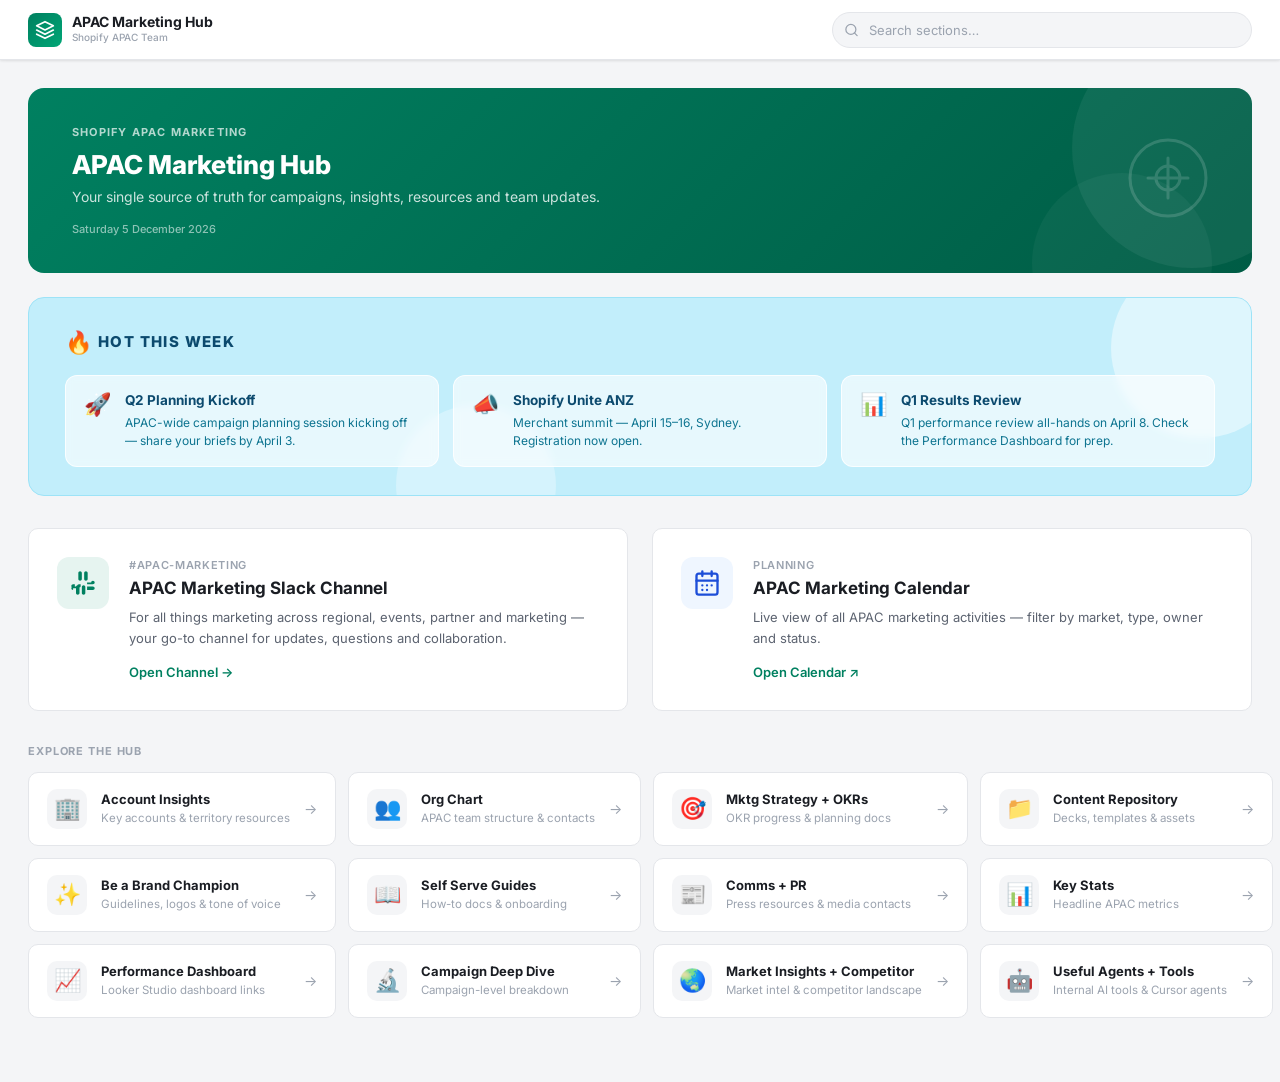
==== commit f242719b: "Tracker improvements based on Shalini feedback - URL consolidation: hub home card now links directly" ====
--- a/index.html
+++ b/index.html
@@ -72,7 +72,7 @@
           </div>
         </a>
 
-        <a class="home-card home-card--cal" href="#" data-tab="tactic-tracker">
+        <a class="home-card home-card--cal" href="tracker/" target="_blank" rel="noopener">
           <div class="home-card-icon">
             <svg width="28" height="28" viewBox="0 0 24 24" fill="none" stroke="currentColor" stroke-width="2" stroke-linecap="round"><rect x="3" y="4" width="18" height="18" rx="2"/><path d="M16 2v4M8 2v4M3 10h18"/><path d="M8 14h.01M12 14h.01M16 14h.01M8 18h.01M12 18h.01"/></svg>
           </div>
@@ -80,7 +80,7 @@
             <div class="home-card-label">Planning</div>
             <div class="home-card-title">APAC Marketing Calendar</div>
             <div class="home-card-desc">Live view of all APAC marketing activities — filter by market, type, owner and status.</div>
-            <div class="home-card-cta">Open Calendar →</div>
+            <div class="home-card-cta">Open Calendar ↗</div>
           </div>
         </a>
 
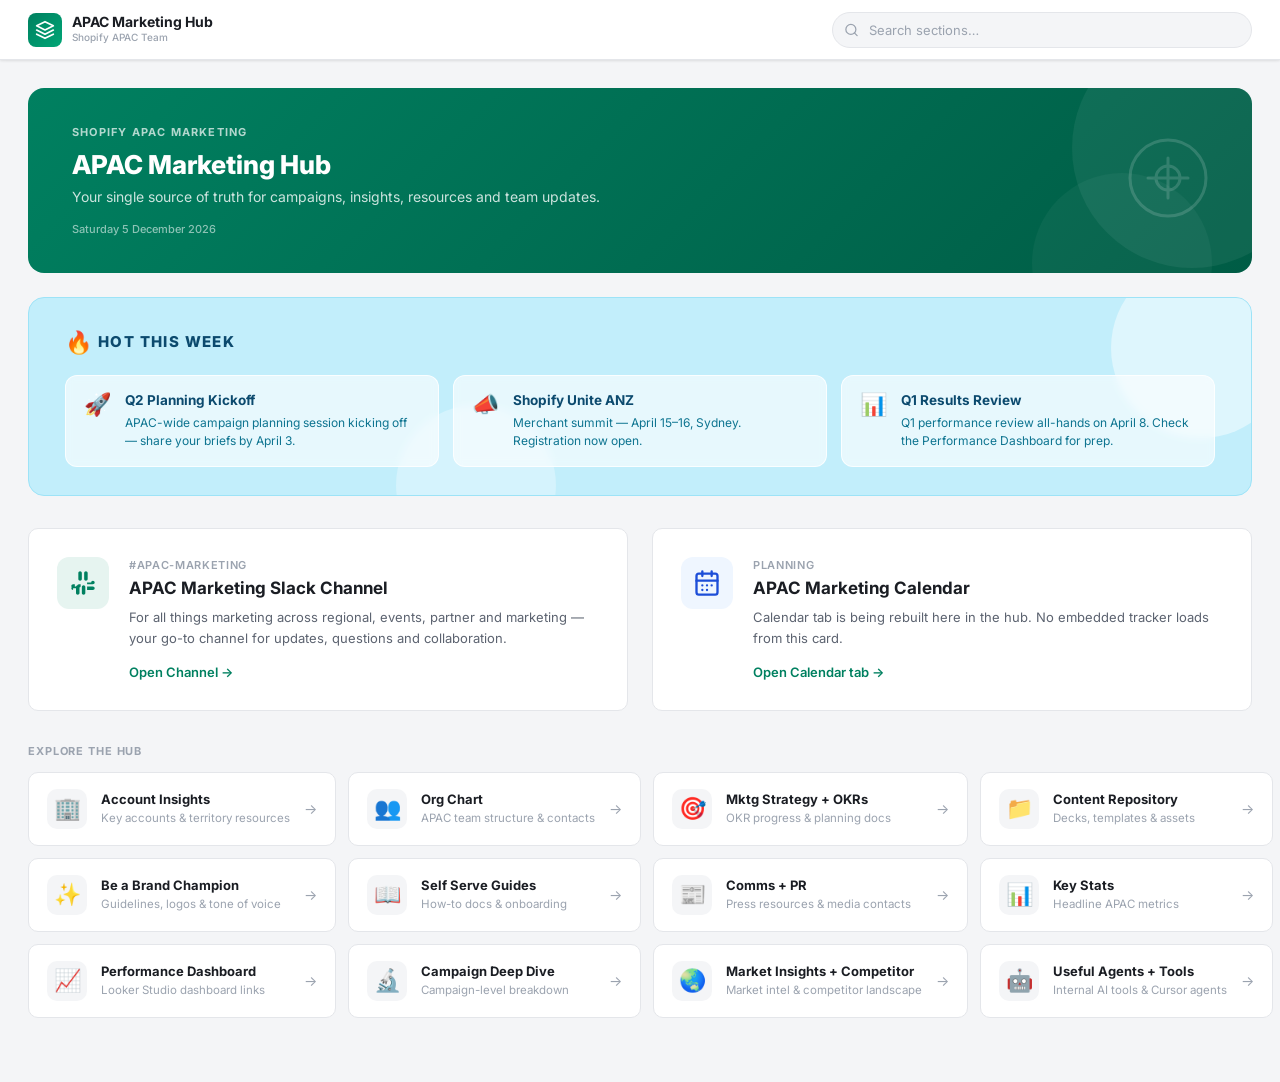
==== commit 807c0c36: "Hub: remove calendar iframe, stale embed cleanup" ====
--- a/index.html
+++ b/index.html
@@ -72,17 +72,17 @@
           </div>
         </a>
 
-        <a class="home-card home-card--cal" href="tracker/" target="_blank" rel="noopener">
+        <div class="home-card home-card--cal" role="button" tabindex="0" aria-label="Open Calendar tab">
           <div class="home-card-icon">
             <svg width="28" height="28" viewBox="0 0 24 24" fill="none" stroke="currentColor" stroke-width="2" stroke-linecap="round"><rect x="3" y="4" width="18" height="18" rx="2"/><path d="M16 2v4M8 2v4M3 10h18"/><path d="M8 14h.01M12 14h.01M16 14h.01M8 18h.01M12 18h.01"/></svg>
           </div>
           <div class="home-card-body">
             <div class="home-card-label">Planning</div>
             <div class="home-card-title">APAC Marketing Calendar</div>
-            <div class="home-card-desc">Live view of all APAC marketing activities — filter by market, type, owner and status.</div>
-            <div class="home-card-cta">Open Calendar ↗</div>
-          </div>
-        </a>
+            <div class="home-card-desc">Calendar tab is being rebuilt here in the hub. No embedded tracker loads from this card.</div>
+            <div class="home-card-cta">Open Calendar tab →</div>
+          </div>
+        </div>
 
       </div>
 
@@ -264,39 +264,15 @@
     </section>
 
     <!-- ══════════════════════════════════════════════════ CALENDAR ══ -->
-    <section id="tactic-tracker" class="tab-content" style="padding:0;flex-direction:column;">
-
-      <!-- Tracker header bar -->
-      <div style="display:flex;align-items:center;justify-content:space-between;gap:12px;padding:10px 24px;background:#fff;border-bottom:1px solid #e5e7eb;flex-shrink:0;">
-        <div style="display:flex;align-items:center;gap:8px;">
-          <svg width="15" height="15" viewBox="0 0 24 24" fill="none" stroke="#6b7280" stroke-width="2" stroke-linecap="round"><rect x="3" y="4" width="18" height="18" rx="2"/><path d="M16 2v4M8 2v4M3 10h18"/></svg>
-          <span style="font-size:13px;font-weight:600;color:#374151;">APAC Marketing Tracker</span>
-          <span style="font-size:12px;color:#9ca3af;">— refreshed every Friday</span>
-        </div>
-        <a href="tracker/" target="_blank" rel="noopener"
-          style="display:inline-flex;align-items:center;gap:5px;font-size:12px;font-weight:500;color:#0a6b3a;text-decoration:none;padding:5px 10px;border:1px solid #d1d5db;border-radius:6px;background:#f9fafb;transition:all 0.15s;"
-          onmouseover="this.style.borderColor='#0a6b3a';this.style.background='#f0faf4'" onmouseout="this.style.borderColor='#d1d5db';this.style.background='#f9fafb'">
-          Open in full screen
-          <svg width="11" height="11" viewBox="0 0 24 24" fill="none" stroke="currentColor" stroke-width="2.5" stroke-linecap="round"><path d="M7 17L17 7M17 7H7M17 7v10"/></svg>
-        </a>
-      </div>
-
-      <!-- Fallback bar (shown if iframe is blocked) -->
-      <div id="tracker-fallback" style="display:none;align-items:center;justify-content:space-between;gap:16px;padding:16px 28px;background:#f9fafb;border-bottom:1px solid #e5e7eb;">
-        <p style="margin:0;font-size:13px;color:#6b7280;">The tracker couldn't load inline — open it directly instead.</p>
-        <a href="tracker/" target="_blank" rel="noopener" class="btn-primary" style="white-space:nowrap;">
-          Open APAC Marketing Tracker ↗
-        </a>
-      </div>
-
-      <!-- Embedded tracker — src is set lazily by app.js when this tab opens -->
-      <iframe
-        id="tracker-iframe"
-        data-src="tracker/"
-        title="APAC Marketing Tracker"
-        style="flex:1;width:100%;border:none;min-height:calc(100vh - 52px);"
-        allow="same-origin"
-      ></iframe>
+    <section id="tactic-tracker" class="tab-content">
+      <div class="page-header">
+        <h1>Calendar</h1>
+        <p>APAC marketing calendar — starting fresh (embed removed).</p>
+      </div>
+      <div class="placeholder-card">
+        <div class="ph-icon">🗓️</div>
+        <p>Nothing here yet. Rebuild the calendar in this tab or wire <code>tracker/</code> back in when ready.</p>
+      </div>
     </section>
 
     <!-- ══════════════════════════════════════════ MKTG STRATEGY + OKRs ══ -->
--- a/styles.css
+++ b/styles.css
@@ -426,7 +426,6 @@
 
 .tab-content { display: none !important; animation: fadeIn 0.18s ease; }
 .tab-content.active { display: block !important; }
-#tactic-tracker.active { display: flex !important; }
 
 @keyframes fadeIn { from { opacity: 0; transform: translateY(4px); } to { opacity: 1; transform: translateY(0); } }
 
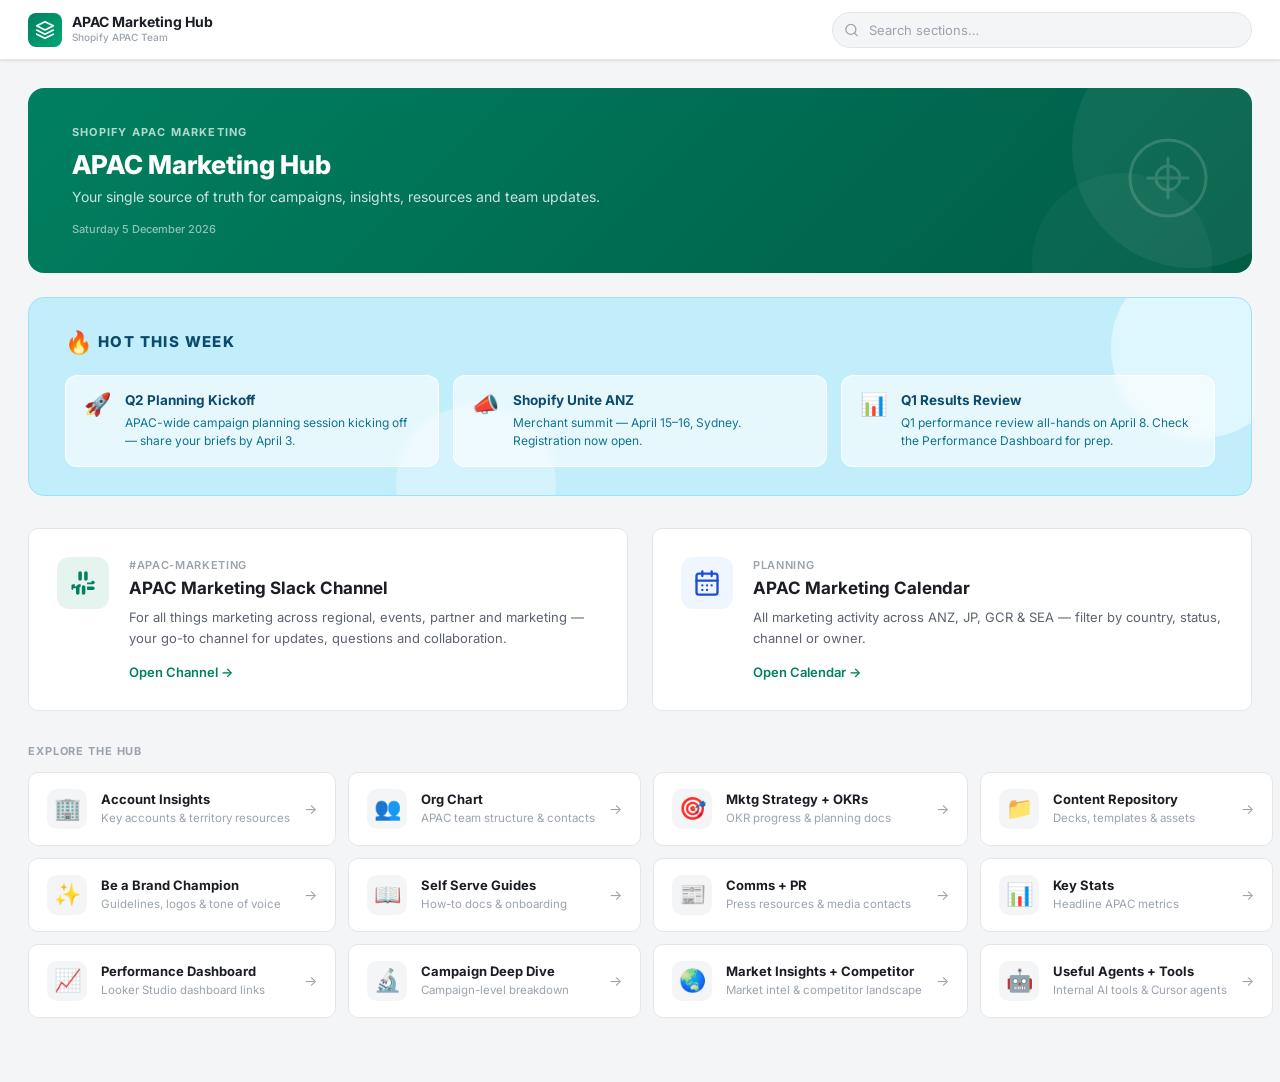
==== commit a3922d9d: "Add APAC Marketing Calendar tab - New calendar view at #tactic-tracker with month grid + list view -" ====
--- a/index.html
+++ b/index.html
@@ -79,8 +79,8 @@
           <div class="home-card-body">
             <div class="home-card-label">Planning</div>
             <div class="home-card-title">APAC Marketing Calendar</div>
-            <div class="home-card-desc">Calendar tab is being rebuilt here in the hub. No embedded tracker loads from this card.</div>
-            <div class="home-card-cta">Open Calendar tab →</div>
+            <div class="home-card-desc">All marketing activity across ANZ, JP, GCR &amp; SEA — filter by country, status, channel or owner.</div>
+            <div class="home-card-cta">Open Calendar →</div>
           </div>
         </div>
 
@@ -266,13 +266,16 @@
     <!-- ══════════════════════════════════════════════════ CALENDAR ══ -->
     <section id="tactic-tracker" class="tab-content">
       <div class="page-header">
-        <h1>Calendar</h1>
-        <p>APAC marketing calendar — starting fresh (embed removed).</p>
-      </div>
-      <div class="placeholder-card">
-        <div class="ph-icon">🗓️</div>
-        <p>Nothing here yet. Rebuild the calendar in this tab or wire <code>tracker/</code> back in when ready.</p>
-      </div>
+        <h1>APAC Marketing Calendar</h1>
+        <p>All marketing activity across ANZ, JP, GCR &amp; SEA. Filter by country, status, channel or owner. Click any event for full detail.</p>
+      </div>
+      <div id="calendar-root">
+        <div class="loading">Loading calendar…</div>
+      </div>
+      <p class="cal-source-note">
+        Source of truth: <a href="https://docs.google.com/spreadsheets/d/1iXiwUD4TMb-37LsE-rTgfPsUMQ0BOa5bexxMNi8HamA/edit?gid=1307705760" target="_blank" rel="noopener">NEW_Calendar_TEMPLATE</a>.
+        Data refreshed via Qlaw on demand.
+      </p>
     </section>
 
     <!-- ══════════════════════════════════════════ MKTG STRATEGY + OKRs ══ -->
@@ -386,6 +389,8 @@
   </main>
 
   <script src="config.js"></script>
+  <script src="calendar-data.js"></script>
+  <script src="calendar.js"></script>
   <script src="app.js"></script>
 </body>
 </html>
--- a/styles.css
+++ b/styles.css
@@ -1895,3 +1895,533 @@
 .doc-tile-card-icon { font-size: 40px; margin-bottom: 12px; }
 .doc-tile-card-title { font-size: 15px; font-weight: 700; color: var(--text-primary); margin-bottom: 6px; }
 .doc-tile-card-sub { font-size: 12px; color: var(--text-muted); }
+
+
+/* ═══════════════════════════════════════════════════════════════════ */
+/* APAC Marketing Calendar                                             */
+/* ═══════════════════════════════════════════════════════════════════ */
+
+#calendar-root { margin-top: 8px; }
+
+.cal-filters {
+  background: #fff;
+  border: 1px solid #e5e7eb;
+  border-radius: 12px;
+  padding: 14px 16px;
+  margin-bottom: 16px;
+  display: flex;
+  flex-direction: column;
+  gap: 10px;
+}
+.cal-filter-row {
+  display: flex;
+  align-items: center;
+  gap: 12px;
+  flex-wrap: wrap;
+}
+.cal-search {
+  flex: 1 1 320px;
+  min-width: 240px;
+}
+.cal-search input {
+  width: 100%;
+  padding: 9px 12px;
+  border: 1px solid #d1d5db;
+  border-radius: 8px;
+  font-size: 14px;
+  outline: none;
+  transition: border-color .15s, box-shadow .15s;
+}
+.cal-search input:focus {
+  border-color: #2ea05a;
+  box-shadow: 0 0 0 3px rgba(46, 160, 90, .12);
+}
+
+.cal-view-toggle {
+  display: inline-flex;
+  background: #f3f4f6;
+  border-radius: 8px;
+  padding: 3px;
+}
+.cal-view-btn {
+  border: none;
+  background: transparent;
+  padding: 6px 14px;
+  border-radius: 6px;
+  font-size: 13px;
+  font-weight: 600;
+  color: #4b5563;
+  cursor: pointer;
+}
+.cal-view-btn.active {
+  background: #fff;
+  color: #111827;
+  box-shadow: 0 1px 2px rgba(0,0,0,.08);
+}
+
+.cal-chip-row {
+  display: flex;
+  align-items: center;
+  flex-wrap: wrap;
+  gap: 6px;
+}
+.cal-chip-group {
+  display: flex;
+  align-items: center;
+  flex-wrap: wrap;
+  gap: 6px;
+}
+.cal-chip-label {
+  font-size: 12px;
+  font-weight: 600;
+  color: #6b7280;
+  text-transform: uppercase;
+  letter-spacing: .04em;
+  margin-right: 4px;
+}
+.cal-chip {
+  border: 1px solid #e5e7eb;
+  background: #fff;
+  padding: 5px 11px;
+  border-radius: 999px;
+  font-size: 12.5px;
+  font-weight: 500;
+  color: #374151;
+  cursor: pointer;
+  transition: all .12s;
+  white-space: nowrap;
+}
+.cal-chip:hover { background: #f9fafb; border-color: #d1d5db; }
+.cal-chip.active {
+  background: #111827;
+  color: #fff;
+  border-color: #111827;
+}
+
+.cal-select-row {
+  display: flex;
+  align-items: center;
+  flex-wrap: wrap;
+  gap: 12px;
+}
+.cal-select-wrap {
+  display: inline-flex;
+  align-items: center;
+  gap: 6px;
+}
+.cal-select-label {
+  font-size: 12px;
+  font-weight: 600;
+  color: #6b7280;
+  text-transform: uppercase;
+  letter-spacing: .04em;
+}
+.cal-select {
+  padding: 6px 10px;
+  border: 1px solid #d1d5db;
+  border-radius: 6px;
+  font-size: 13px;
+  background: #fff;
+  cursor: pointer;
+}
+.cal-clear-btn {
+  margin-left: auto;
+  border: 1px solid #e5e7eb;
+  background: #fff;
+  padding: 6px 12px;
+  border-radius: 6px;
+  font-size: 12.5px;
+  font-weight: 500;
+  color: #4b5563;
+  cursor: pointer;
+}
+.cal-clear-btn:hover { background: #f9fafb; }
+
+/* ─── Month nav ────────────────────────────────────────────────────── */
+.cal-month-nav {
+  display: flex;
+  align-items: center;
+  gap: 12px;
+  margin-bottom: 12px;
+}
+.cal-nav-btn {
+  width: 32px;
+  height: 32px;
+  border: 1px solid #e5e7eb;
+  background: #fff;
+  border-radius: 8px;
+  font-size: 18px;
+  line-height: 1;
+  cursor: pointer;
+  color: #374151;
+}
+.cal-nav-btn:hover { background: #f9fafb; }
+.cal-month-title {
+  font-size: 20px;
+  font-weight: 700;
+  color: #111827;
+  min-width: 200px;
+}
+.cal-today-btn {
+  border: 1px solid #e5e7eb;
+  background: #fff;
+  padding: 6px 12px;
+  border-radius: 6px;
+  font-size: 12.5px;
+  font-weight: 500;
+  color: #4b5563;
+  cursor: pointer;
+}
+.cal-today-btn:hover { background: #f9fafb; }
+.cal-count {
+  margin-left: auto;
+  font-size: 13px;
+  color: #6b7280;
+  font-weight: 500;
+}
+
+/* ─── Grid ─────────────────────────────────────────────────────────── */
+.cal-grid-wrap {
+  background: #fff;
+  border: 1px solid #e5e7eb;
+  border-radius: 12px;
+  padding: 16px;
+}
+.cal-weekday-row {
+  display: grid;
+  grid-template-columns: repeat(7, minmax(0, 1fr));
+  gap: 4px;
+  margin-bottom: 6px;
+}
+.cal-weekday {
+  font-size: 11px;
+  font-weight: 600;
+  color: #6b7280;
+  text-transform: uppercase;
+  letter-spacing: .05em;
+  padding: 4px 6px;
+}
+.cal-grid {
+  display: grid;
+  grid-template-columns: repeat(7, minmax(0, 1fr));
+  gap: 4px;
+}
+.cal-day {
+  background: #fafbfc;
+  border: 1px solid #eef0f3;
+  border-radius: 8px;
+  padding: 6px;
+  min-height: 100px;
+  display: flex;
+  flex-direction: column;
+  gap: 4px;
+}
+.cal-day-out {
+  background: #fff;
+  opacity: 0.45;
+}
+.cal-day-today {
+  background: #fff7e6;
+  border-color: #f59e0b;
+}
+.cal-day-today .cal-day-num {
+  background: #f59e0b;
+  color: #fff;
+  border-radius: 50%;
+  width: 22px;
+  height: 22px;
+  display: inline-flex;
+  align-items: center;
+  justify-content: center;
+}
+.cal-day-num {
+  font-size: 12px;
+  font-weight: 600;
+  color: #4b5563;
+  align-self: flex-start;
+}
+.cal-day-events {
+  display: flex;
+  flex-direction: column;
+  gap: 2px;
+}
+.cal-pill {
+  border: none;
+  text-align: left;
+  padding: 3px 6px;
+  border-radius: 5px;
+  font-size: 11px;
+  font-weight: 500;
+  cursor: pointer;
+  display: flex;
+  align-items: center;
+  gap: 4px;
+  width: 100%;
+  overflow: hidden;
+}
+.cal-pill:hover { filter: brightness(0.95); }
+.cal-pill-dot {
+  width: 6px;
+  height: 6px;
+  border-radius: 50%;
+  flex-shrink: 0;
+}
+.cal-pill-flag {
+  font-size: 11px;
+  flex-shrink: 0;
+}
+.cal-pill-name {
+  white-space: nowrap;
+  overflow: hidden;
+  text-overflow: ellipsis;
+  flex: 1;
+  min-width: 0;
+}
+.cal-day-more {
+  border: none;
+  background: transparent;
+  font-size: 11px;
+  font-weight: 600;
+  color: #2ea05a;
+  cursor: pointer;
+  text-align: left;
+  padding: 2px 6px;
+}
+.cal-day-more:hover { text-decoration: underline; }
+
+/* ─── List view ────────────────────────────────────────────────────── */
+.cal-list-wrap {
+  display: flex;
+  flex-direction: column;
+  gap: 24px;
+}
+.cal-list-meta {
+  display: flex;
+  justify-content: flex-end;
+  margin-bottom: -8px;
+}
+.cal-list-month-title {
+  font-size: 18px;
+  font-weight: 700;
+  color: #111827;
+  margin: 0 0 10px 0;
+  padding-bottom: 6px;
+  border-bottom: 2px solid #e5e7eb;
+}
+.cal-list-items {
+  display: flex;
+  flex-direction: column;
+  gap: 8px;
+}
+.cal-list-row {
+  display: flex;
+  align-items: center;
+  gap: 14px;
+  padding: 12px 14px;
+  background: #fff;
+  border: 1px solid #e5e7eb;
+  border-radius: 10px;
+  cursor: pointer;
+  text-align: left;
+  width: 100%;
+  font-family: inherit;
+  transition: all .12s;
+}
+.cal-list-row:hover {
+  border-color: #2ea05a;
+  background: #f6fdf8;
+  transform: translateY(-1px);
+  box-shadow: 0 2px 8px rgba(0,0,0,.04);
+}
+.cal-list-date {
+  flex-shrink: 0;
+  width: 56px;
+  text-align: center;
+  background: #f9fafb;
+  border-radius: 8px;
+  padding: 8px 4px;
+}
+.cal-list-day {
+  font-size: 22px;
+  font-weight: 700;
+  color: #111827;
+  line-height: 1;
+}
+.cal-list-mon {
+  font-size: 11px;
+  font-weight: 600;
+  color: #6b7280;
+  text-transform: uppercase;
+  margin-top: 3px;
+}
+.cal-list-body {
+  flex: 1;
+  min-width: 0;
+}
+.cal-list-name {
+  font-size: 14.5px;
+  font-weight: 600;
+  color: #111827;
+  margin-bottom: 6px;
+  line-height: 1.35;
+}
+.cal-list-meta-row {
+  display: flex;
+  flex-wrap: wrap;
+  gap: 6px;
+  align-items: center;
+}
+.cal-status-tag {
+  display: inline-flex;
+  align-items: center;
+  padding: 3px 9px;
+  border-radius: 999px;
+  font-size: 11.5px;
+  font-weight: 600;
+  white-space: nowrap;
+}
+.cal-meta-chip {
+  display: inline-flex;
+  align-items: center;
+  padding: 3px 9px;
+  background: #f3f4f6;
+  border-radius: 999px;
+  font-size: 11.5px;
+  font-weight: 500;
+  color: #4b5563;
+  white-space: nowrap;
+}
+.cal-meta-owner { background: #eef2ff; color: #3730a3; }
+.cal-list-arrow {
+  color: #9ca3af;
+  font-size: 18px;
+  flex-shrink: 0;
+}
+.cal-list-row:hover .cal-list-arrow { color: #2ea05a; }
+
+.cal-empty {
+  padding: 60px 20px;
+  text-align: center;
+  color: #6b7280;
+  background: #fff;
+  border: 1px dashed #e5e7eb;
+  border-radius: 12px;
+}
+
+/* ─── Detail panel ─────────────────────────────────────────────────── */
+.cal-detail-overlay {
+  position: fixed;
+  inset: 0;
+  background: rgba(15, 23, 42, .35);
+  z-index: 100;
+  animation: cal-fade-in .15s ease;
+}
+.cal-detail-panel {
+  position: fixed;
+  top: 0;
+  right: 0;
+  height: 100vh;
+  width: min(440px, 92vw);
+  background: #fff;
+  border-left: 1px solid #e5e7eb;
+  box-shadow: -8px 0 24px rgba(0,0,0,.08);
+  z-index: 101;
+  display: flex;
+  flex-direction: column;
+  animation: cal-slide-in .18s ease;
+}
+@keyframes cal-fade-in { from { opacity: 0; } to { opacity: 1; } }
+@keyframes cal-slide-in { from { transform: translateX(20px); opacity: 0; } to { transform: translateX(0); opacity: 1; } }
+
+.cal-detail-head {
+  padding: 20px 24px 16px;
+  border-bottom: 1px solid #f1f3f5;
+  position: relative;
+}
+.cal-detail-close {
+  position: absolute;
+  top: 14px;
+  right: 14px;
+  width: 32px;
+  height: 32px;
+  border: none;
+  background: #f3f4f6;
+  border-radius: 50%;
+  font-size: 20px;
+  line-height: 1;
+  cursor: pointer;
+  color: #4b5563;
+}
+.cal-detail-close:hover { background: #e5e7eb; }
+.cal-detail-title {
+  font-size: 19px;
+  font-weight: 700;
+  color: #111827;
+  margin: 10px 36px 6px 0;
+  line-height: 1.3;
+}
+.cal-detail-date {
+  font-size: 13px;
+  color: #6b7280;
+  font-weight: 500;
+}
+.cal-detail-body {
+  padding: 16px 24px 32px;
+  overflow-y: auto;
+  flex: 1;
+}
+.cal-detail-row {
+  padding: 10px 0;
+  border-bottom: 1px solid #f1f3f5;
+}
+.cal-detail-row:last-child { border-bottom: none; }
+.cal-detail-label {
+  font-size: 11px;
+  font-weight: 600;
+  color: #6b7280;
+  text-transform: uppercase;
+  letter-spacing: .05em;
+  margin-bottom: 4px;
+}
+.cal-detail-value {
+  font-size: 14px;
+  color: #111827;
+  line-height: 1.5;
+  white-space: pre-wrap;
+}
+.cal-detail-links {
+  display: flex;
+  flex-direction: column;
+  gap: 6px;
+}
+.cal-detail-links a {
+  font-size: 14px;
+  color: #2ea05a;
+  text-decoration: none;
+  font-weight: 500;
+}
+.cal-detail-links a:hover { text-decoration: underline; }
+
+.cal-source-note {
+  margin-top: 18px;
+  font-size: 12px;
+  color: #6b7280;
+  text-align: center;
+}
+.cal-source-note a { color: #2ea05a; text-decoration: none; }
+.cal-source-note a:hover { text-decoration: underline; }
+
+/* ─── Mobile ───────────────────────────────────────────────────────── */
+@media (max-width: 768px) {
+  .cal-day { min-height: 70px; padding: 4px; }
+  .cal-pill-name { display: none; }
+  .cal-pill { justify-content: center; padding: 3px 4px; }
+  .cal-month-title { font-size: 16px; min-width: 140px; }
+  .cal-list-row { padding: 10px; gap: 10px; }
+  .cal-list-date { width: 46px; }
+  .cal-list-day { font-size: 18px; }
+  .cal-detail-panel { width: 100vw; }
+}
+
+.cal-list-date-approx { background: #fff7e6; }
+.cal-list-date-approx .cal-list-day { font-size: 13px; color: #a85a00; }
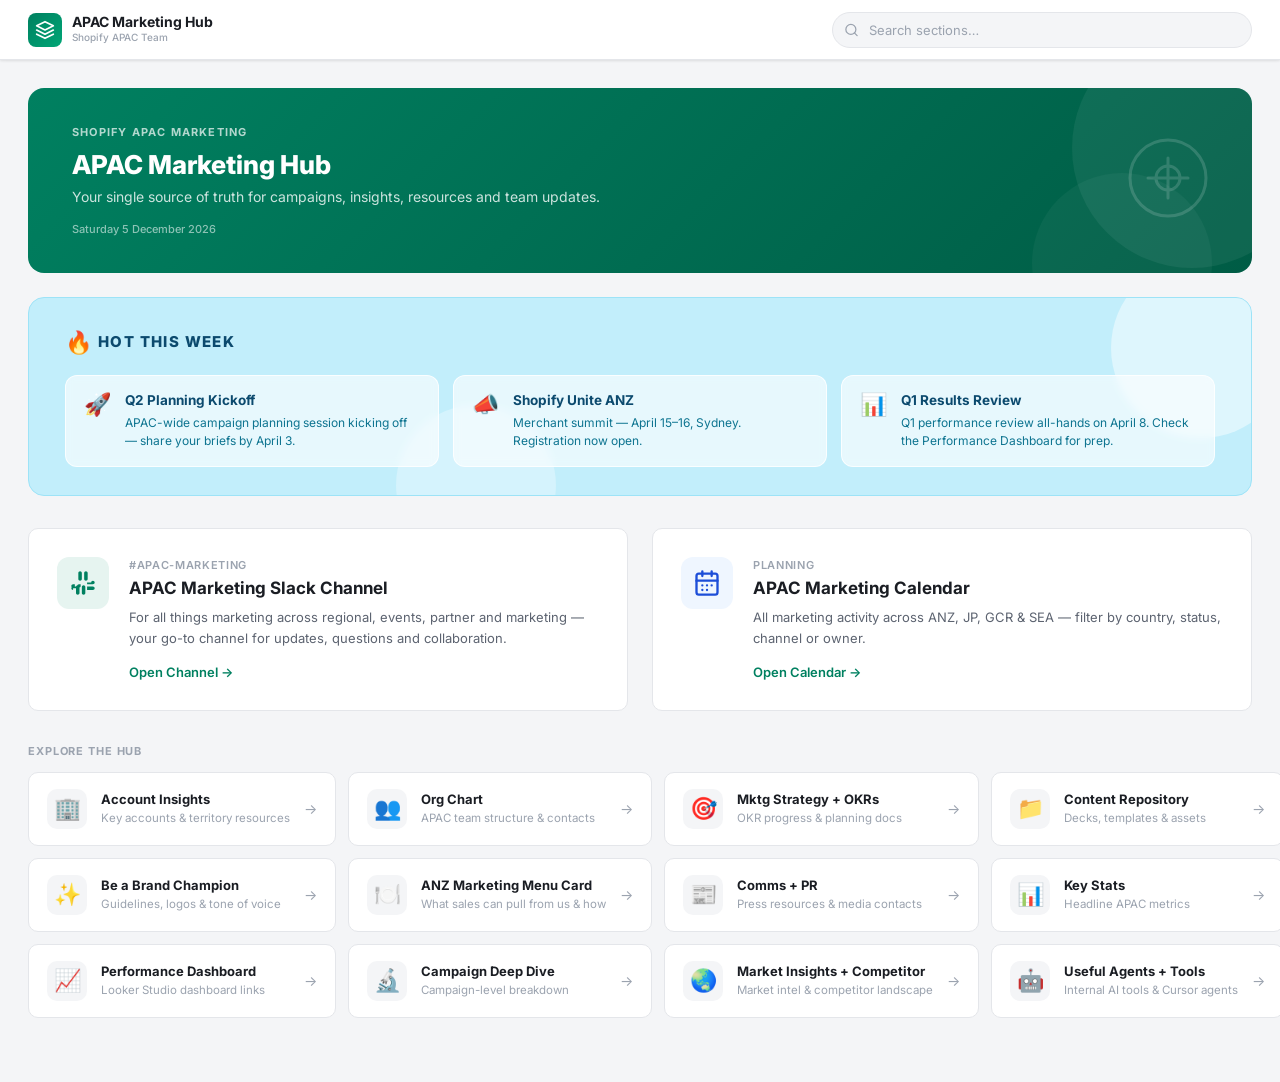
==== commit 9f8a2774: "Rebuild Self-Serve tab as ANZ Marketing Menu Card - Replaces "Self-Serve Guides" tab with sectioned " ====
--- a/index.html
+++ b/index.html
@@ -136,10 +136,10 @@
         </div>
 
         <div class="section-card" data-tab="self-serve">
-          <div class="section-card-emoji">📖</div>
-          <div class="section-card-text">
-            <div class="section-card-title">Self Serve Guides</div>
-            <div class="section-card-desc">How-to docs &amp; onboarding</div>
+          <div class="section-card-emoji">🍽️</div>
+          <div class="section-card-text">
+            <div class="section-card-title">ANZ Marketing Menu Card</div>
+            <div class="section-card-desc">What sales can pull from us &amp; how</div>
           </div>
           <div class="section-card-arrow">→</div>
         </div>
@@ -272,10 +272,6 @@
       <div id="calendar-root">
         <div class="loading">Loading calendar…</div>
       </div>
-      <p class="cal-source-note">
-        Source of truth: <a href="https://docs.google.com/spreadsheets/d/1iXiwUD4TMb-37LsE-rTgfPsUMQ0BOa5bexxMNi8HamA/edit?gid=1307705760" target="_blank" rel="noopener">NEW_Calendar_TEMPLATE</a>.
-        Data refreshed via Qlaw on demand.
-      </p>
     </section>
 
     <!-- ══════════════════════════════════════════ MKTG STRATEGY + OKRs ══ -->
@@ -313,15 +309,18 @@
       </div>
     </section>
 
-    <!-- ══════════════════════════════════════════ SELF-SERVE GUIDES ══ -->
+    <!-- ══════════════════════════════════════════ ANZ MARKETING MENU CARD ══ -->
     <section id="self-serve" class="tab-content">
       <div class="page-header">
-        <h1>Self-Serve Guides</h1>
-        <p>How-to docs, onboarding resources and team processes.</p>
-      </div>
-      <div class="grid-auto" id="guides-grid">
-        <div class="loading">Loading…</div>
-      </div>
+        <h1>ANZ Marketing Menu Card</h1>
+      </div>
+      <div id="selfserve-root">
+        <div class="loading">Loading menu card…</div>
+      </div>
+      <p class="cal-source-note">
+        Source of truth: <a href="https://docs.google.com/spreadsheets/d/1iXiwUD4TMb-37LsE-rTgfPsUMQ0BOa5bexxMNi8HamA/edit?gid=1094774697" target="_blank" rel="noopener">Self serve guide</a>.
+        Refreshed via Qlaw on demand.
+      </p>
     </section>
 
     <!-- ══════════════════════════════════════════════════ COMMS + PR ══ -->
@@ -391,6 +390,8 @@
   <script src="config.js"></script>
   <script src="calendar-data.js"></script>
   <script src="calendar.js"></script>
+  <script src="selfserve-data.js"></script>
+  <script src="selfserve.js"></script>
   <script src="app.js"></script>
 </body>
 </html>
--- a/styles.css
+++ b/styles.css
@@ -2425,3 +2425,254 @@
 
 .cal-list-date-approx { background: #fff7e6; }
 .cal-list-date-approx .cal-list-day { font-size: 13px; color: #a85a00; }
+
+
+/* ═══════════════════════════════════════════════════════════════════ */
+/* ANZ Marketing Menu Card                                             */
+/* ═══════════════════════════════════════════════════════════════════ */
+
+#selfserve-root { margin-top: 8px; }
+
+.ss-intro {
+  background: #fff;
+  border: 1px solid #e5e7eb;
+  border-radius: 12px;
+  padding: 16px 20px;
+  margin-bottom: 16px;
+}
+.ss-intro p {
+  margin: 0;
+  font-size: 14px;
+  color: #4b5563;
+  line-height: 1.55;
+}
+
+.ss-filters {
+  background: #fff;
+  border: 1px solid #e5e7eb;
+  border-radius: 12px;
+  padding: 14px 16px;
+  margin-bottom: 20px;
+  display: flex;
+  flex-direction: column;
+  gap: 10px;
+}
+.ss-search input {
+  width: 100%;
+  padding: 9px 12px;
+  border: 1px solid #d1d5db;
+  border-radius: 8px;
+  font-size: 14px;
+  outline: none;
+  transition: border-color .15s, box-shadow .15s;
+}
+.ss-search input:focus {
+  border-color: #2ea05a;
+  box-shadow: 0 0 0 3px rgba(46, 160, 90, .12);
+}
+.ss-chip-row {
+  display: flex;
+  align-items: center;
+  flex-wrap: wrap;
+  gap: 6px;
+}
+.ss-chip-label {
+  font-size: 12px;
+  font-weight: 600;
+  color: #6b7280;
+  text-transform: uppercase;
+  letter-spacing: .04em;
+  margin-right: 4px;
+}
+.ss-chip {
+  border: 1px solid #e5e7eb;
+  background: #fff;
+  padding: 5px 11px;
+  border-radius: 999px;
+  font-size: 12.5px;
+  font-weight: 500;
+  color: #374151;
+  cursor: pointer;
+  transition: all .12s;
+  white-space: nowrap;
+}
+.ss-chip:hover { background: #f9fafb; border-color: #d1d5db; }
+.ss-chip.active {
+  background: #111827;
+  color: #fff;
+  border-color: #111827;
+}
+
+.ss-section {
+  margin-bottom: 28px;
+}
+.ss-section-title {
+  display: flex;
+  align-items: center;
+  gap: 10px;
+  font-size: 16px;
+  font-weight: 700;
+  color: #111827;
+  margin: 0 0 12px 0;
+  padding-bottom: 8px;
+  border-bottom: 2px solid #e5e7eb;
+  text-transform: uppercase;
+  letter-spacing: .03em;
+}
+.ss-section-icon {
+  font-size: 20px;
+}
+.ss-section-count {
+  margin-left: auto;
+  background: #f3f4f6;
+  color: #6b7280;
+  font-size: 12px;
+  font-weight: 600;
+  padding: 2px 9px;
+  border-radius: 999px;
+  text-transform: none;
+  letter-spacing: 0;
+}
+
+.ss-cards {
+  display: grid;
+  grid-template-columns: repeat(auto-fill, minmax(320px, 1fr));
+  gap: 12px;
+}
+.ss-card {
+  background: #fff;
+  border: 1px solid #e5e7eb;
+  border-radius: 10px;
+  padding: 14px 16px;
+  display: flex;
+  flex-direction: column;
+  gap: 10px;
+  transition: all .15s;
+}
+.ss-card:hover {
+  border-color: #2ea05a;
+  box-shadow: 0 2px 8px rgba(0,0,0,.04);
+  transform: translateY(-1px);
+}
+.ss-card-name {
+  font-size: 14.5px;
+  font-weight: 600;
+  color: #111827;
+  line-height: 1.35;
+}
+.ss-card-meta-label {
+  display: block;
+  font-size: 10.5px;
+  font-weight: 600;
+  color: #9ca3af;
+  text-transform: uppercase;
+  letter-spacing: .05em;
+  margin-bottom: 2px;
+}
+.ss-card-when {
+  font-size: 13px;
+  color: #4b5563;
+  line-height: 1.45;
+}
+.ss-card-contact {
+  font-size: 13px;
+  color: #4b5563;
+  padding-top: 8px;
+  border-top: 1px dashed #e5e7eb;
+}
+.ss-card-links {
+  display: flex;
+  flex-direction: column;
+  gap: 4px;
+}
+.ss-card-link {
+  display: inline-flex;
+  align-items: center;
+  gap: 4px;
+  font-size: 13px;
+  color: #2ea05a;
+  text-decoration: none;
+  font-weight: 500;
+}
+.ss-card-link:hover { text-decoration: underline; }
+.ss-card-link-text {
+  display: inline-block;
+  font-size: 12.5px;
+  color: #6b7280;
+  font-style: italic;
+  background: #f9fafb;
+  padding: 3px 9px;
+  border-radius: 6px;
+  width: fit-content;
+}
+.ss-card-status {
+  display: inline-flex;
+  align-items: center;
+  font-size: 11.5px;
+  font-weight: 600;
+  color: #92633a;
+  background: #fff7e6;
+  border: 1px solid #fde9c1;
+  padding: 3px 10px;
+  border-radius: 999px;
+  width: fit-content;
+  text-transform: uppercase;
+  letter-spacing: .04em;
+}
+.ss-arrow { font-size: 14px; }
+
+.ss-card-note {
+  background: #fff7e6;
+  border-color: #fde9c1;
+  color: #92633a;
+  font-size: 13px;
+  font-style: italic;
+}
+
+.ss-empty {
+  padding: 40px 20px;
+  text-align: center;
+  color: #6b7280;
+  background: #fff;
+  border: 1px dashed #e5e7eb;
+  border-radius: 12px;
+  margin-bottom: 20px;
+}
+
+.ss-footer {
+  margin-top: 32px;
+  display: flex;
+  align-items: center;
+  gap: 16px;
+  background: linear-gradient(135deg, #f0fdf5, #ecfdf5);
+  border: 1px solid #d1fae5;
+  border-radius: 12px;
+  padding: 18px 22px;
+}
+.ss-footer-icon {
+  font-size: 32px;
+  flex-shrink: 0;
+}
+.ss-footer-body { flex: 1; }
+.ss-footer-title {
+  font-size: 15px;
+  font-weight: 600;
+  color: #065f46;
+  margin-bottom: 4px;
+}
+.ss-footer-when {
+  font-size: 13px;
+  color: #047857;
+  margin-bottom: 6px;
+}
+.ss-footer-link {
+  font-size: 13.5px;
+  color: #047857;
+  text-decoration: none;
+  font-weight: 600;
+}
+.ss-footer-link:hover { text-decoration: underline; }
+
+@media (max-width: 640px) {
+  .ss-cards { grid-template-columns: 1fr; }
+}
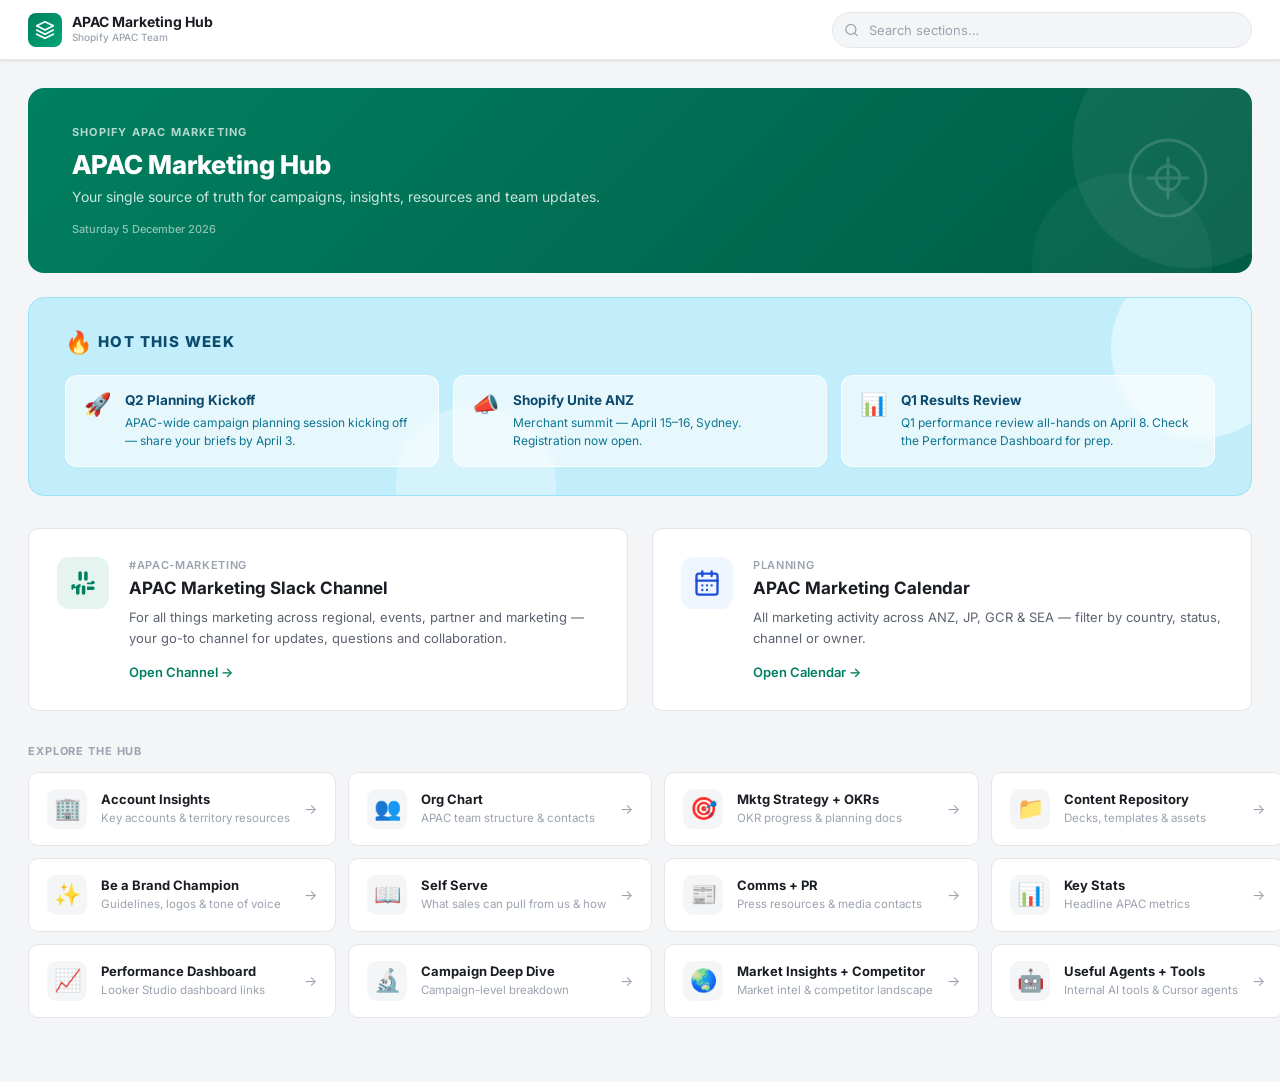
==== commit 0cca337c: "Rename home card to "Self Serve" Card on the home page now reads "Self Serve" with the 📖 icon (was "" ====
--- a/index.html
+++ b/index.html
@@ -136,9 +136,9 @@
         </div>
 
         <div class="section-card" data-tab="self-serve">
-          <div class="section-card-emoji">🍽️</div>
-          <div class="section-card-text">
-            <div class="section-card-title">ANZ Marketing Menu Card</div>
+          <div class="section-card-emoji">📖</div>
+          <div class="section-card-text">
+            <div class="section-card-title">Self Serve</div>
             <div class="section-card-desc">What sales can pull from us &amp; how</div>
           </div>
           <div class="section-card-arrow">→</div>
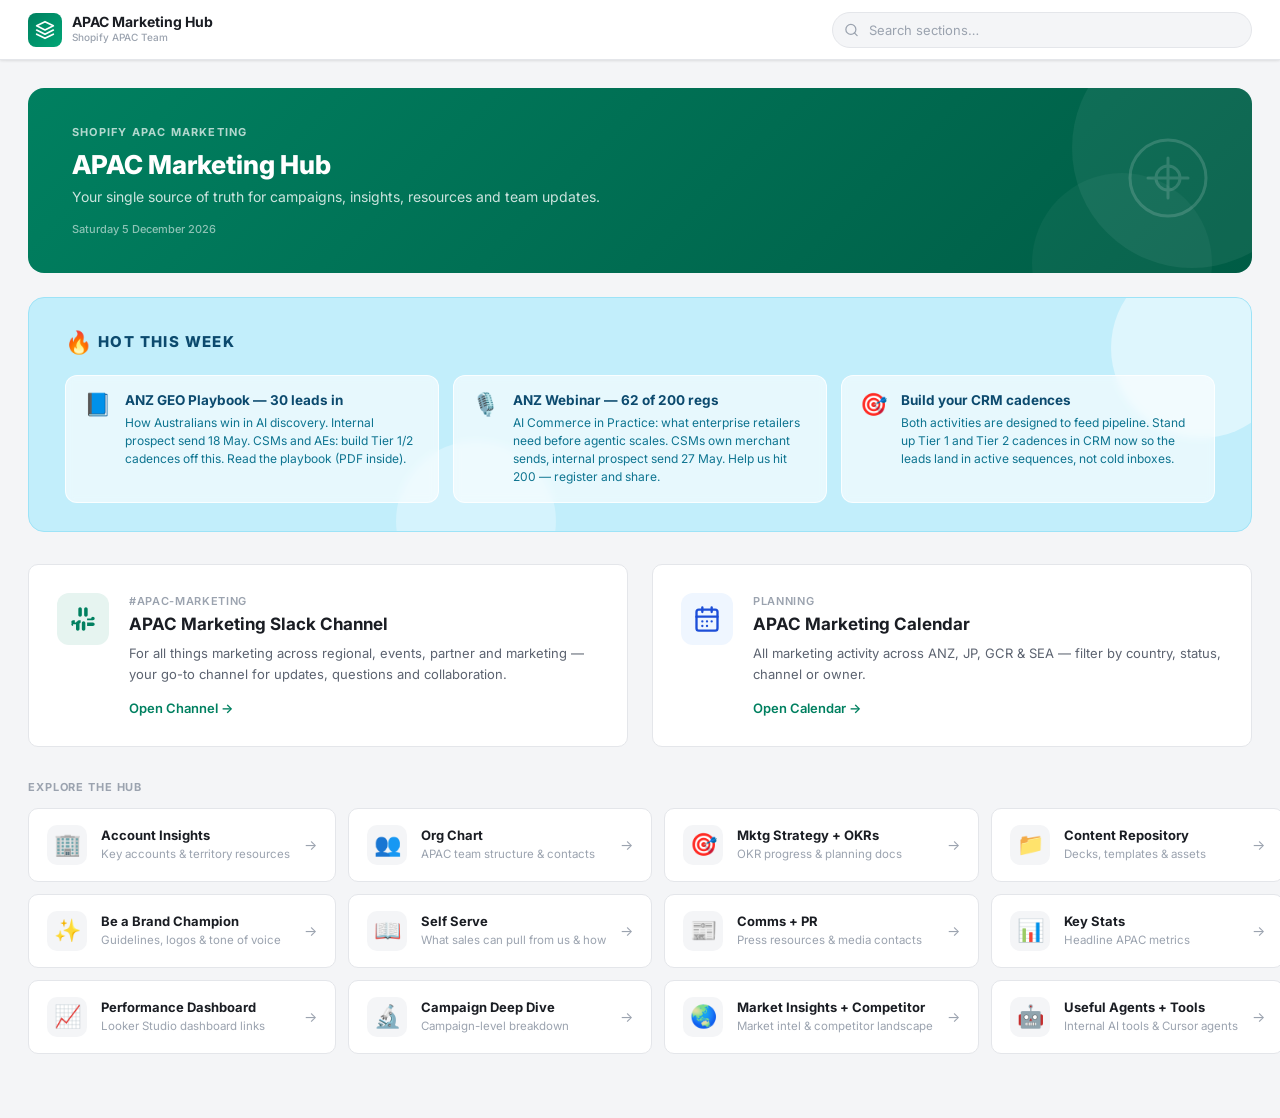
==== commit 48506653: "Update Hot This Week + embed apacinsights into Account Insights tab - Replace Q2 placeholders with A" ====
--- a/index.html
+++ b/index.html
@@ -256,8 +256,21 @@
     <section id="account-insights" class="tab-content">
       <div class="page-header">
         <h1>Account Insights</h1>
-        <p>Key accounts and territory resources.</p>
-      </div>
+        <p>Live APAC Sales Insights Hub — signals, MQAs, lost-deal recovery and weekly account moves.</p>
+        <p style="margin-top: 8px;"><a href="https://apacinsights.quick.shopify.io/" target="_blank" rel="noopener" class="btn-primary" style="display:inline-block;">Open in full screen ↗</a></p>
+      </div>
+
+      <div class="insights-embed-wrap" style="border:1px solid var(--border, #e1e3e5); border-radius:12px; overflow:hidden; background:#fff; margin-bottom: 28px;">
+        <iframe
+          src="https://apacinsights.quick.shopify.io/"
+          title="APAC Sales Insights Hub"
+          style="width:100%; height:1400px; border:0; display:block;"
+          loading="lazy"
+          referrerpolicy="no-referrer-when-downgrade"
+        ></iframe>
+      </div>
+
+      <div class="section-header"><h2>Account resources</h2></div>
       <div class="grid-auto" id="account-links">
         <div class="loading">Loading…</div>
       </div>
